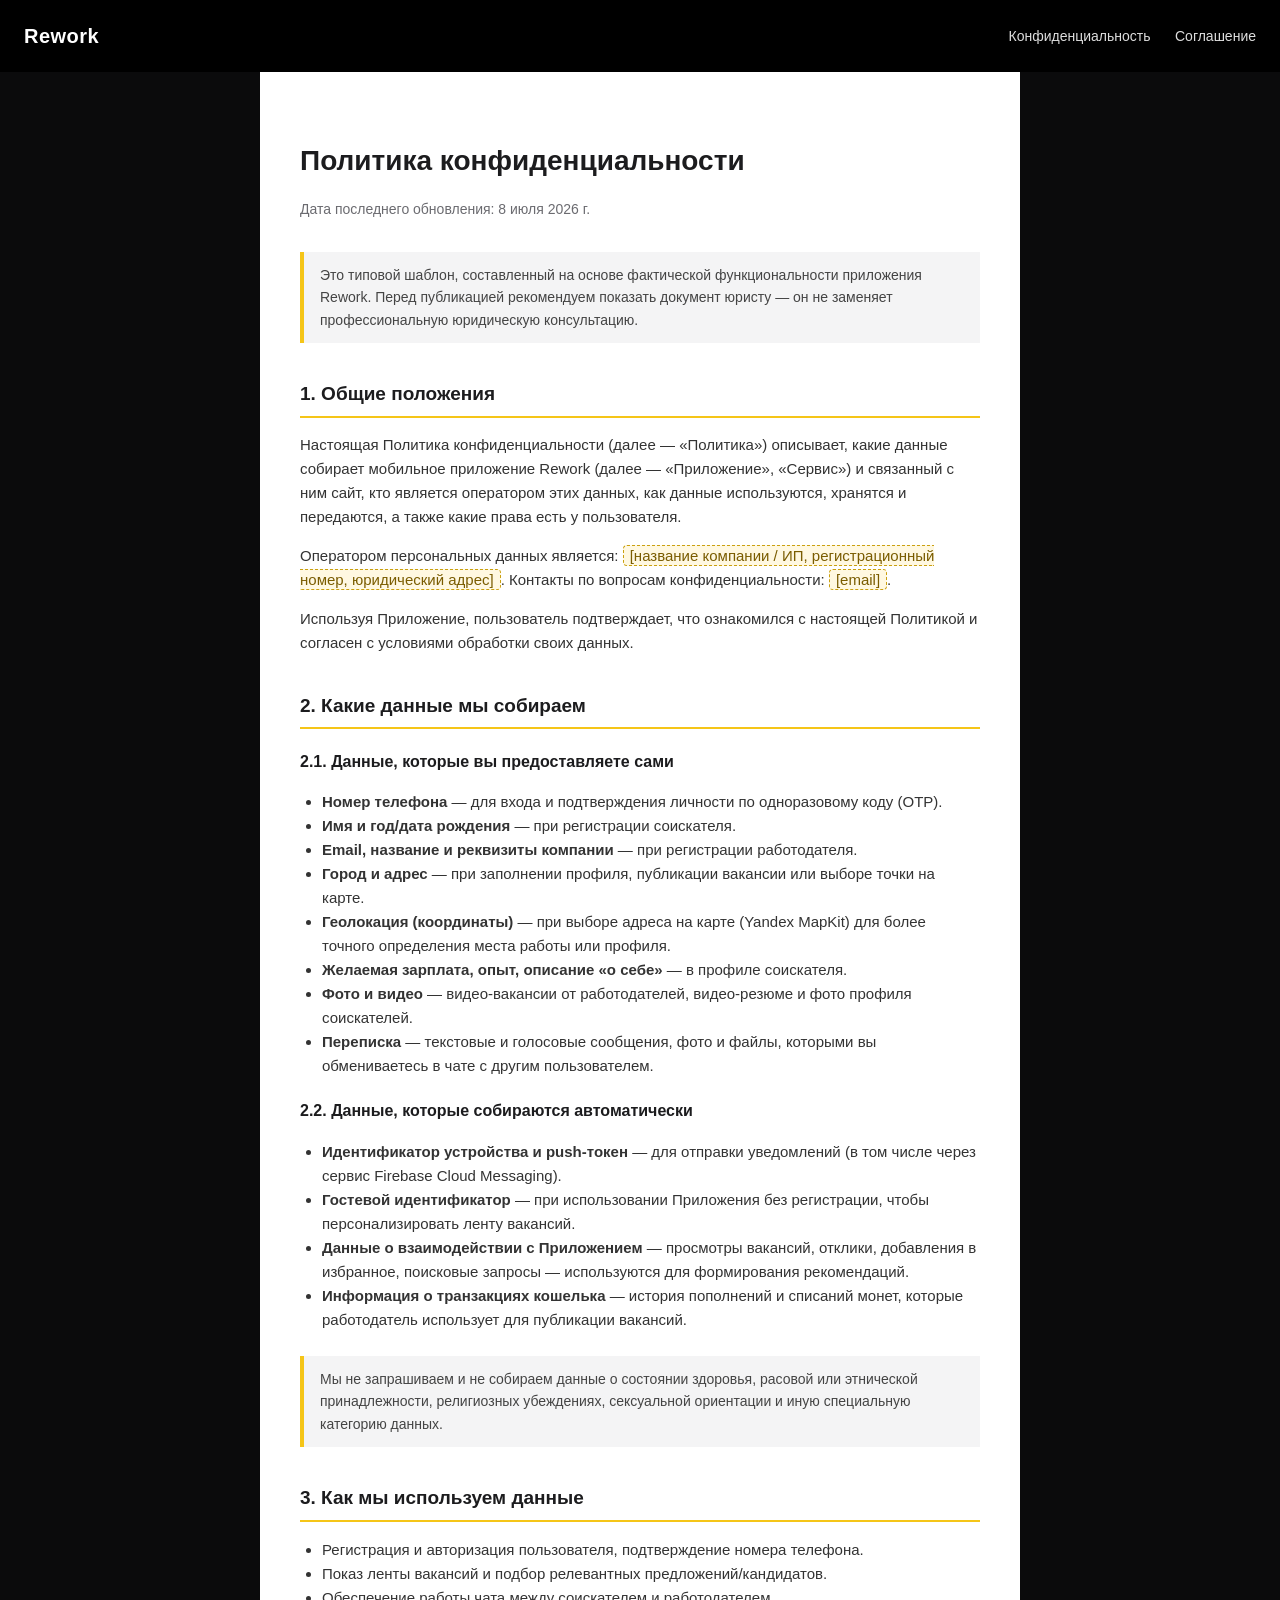
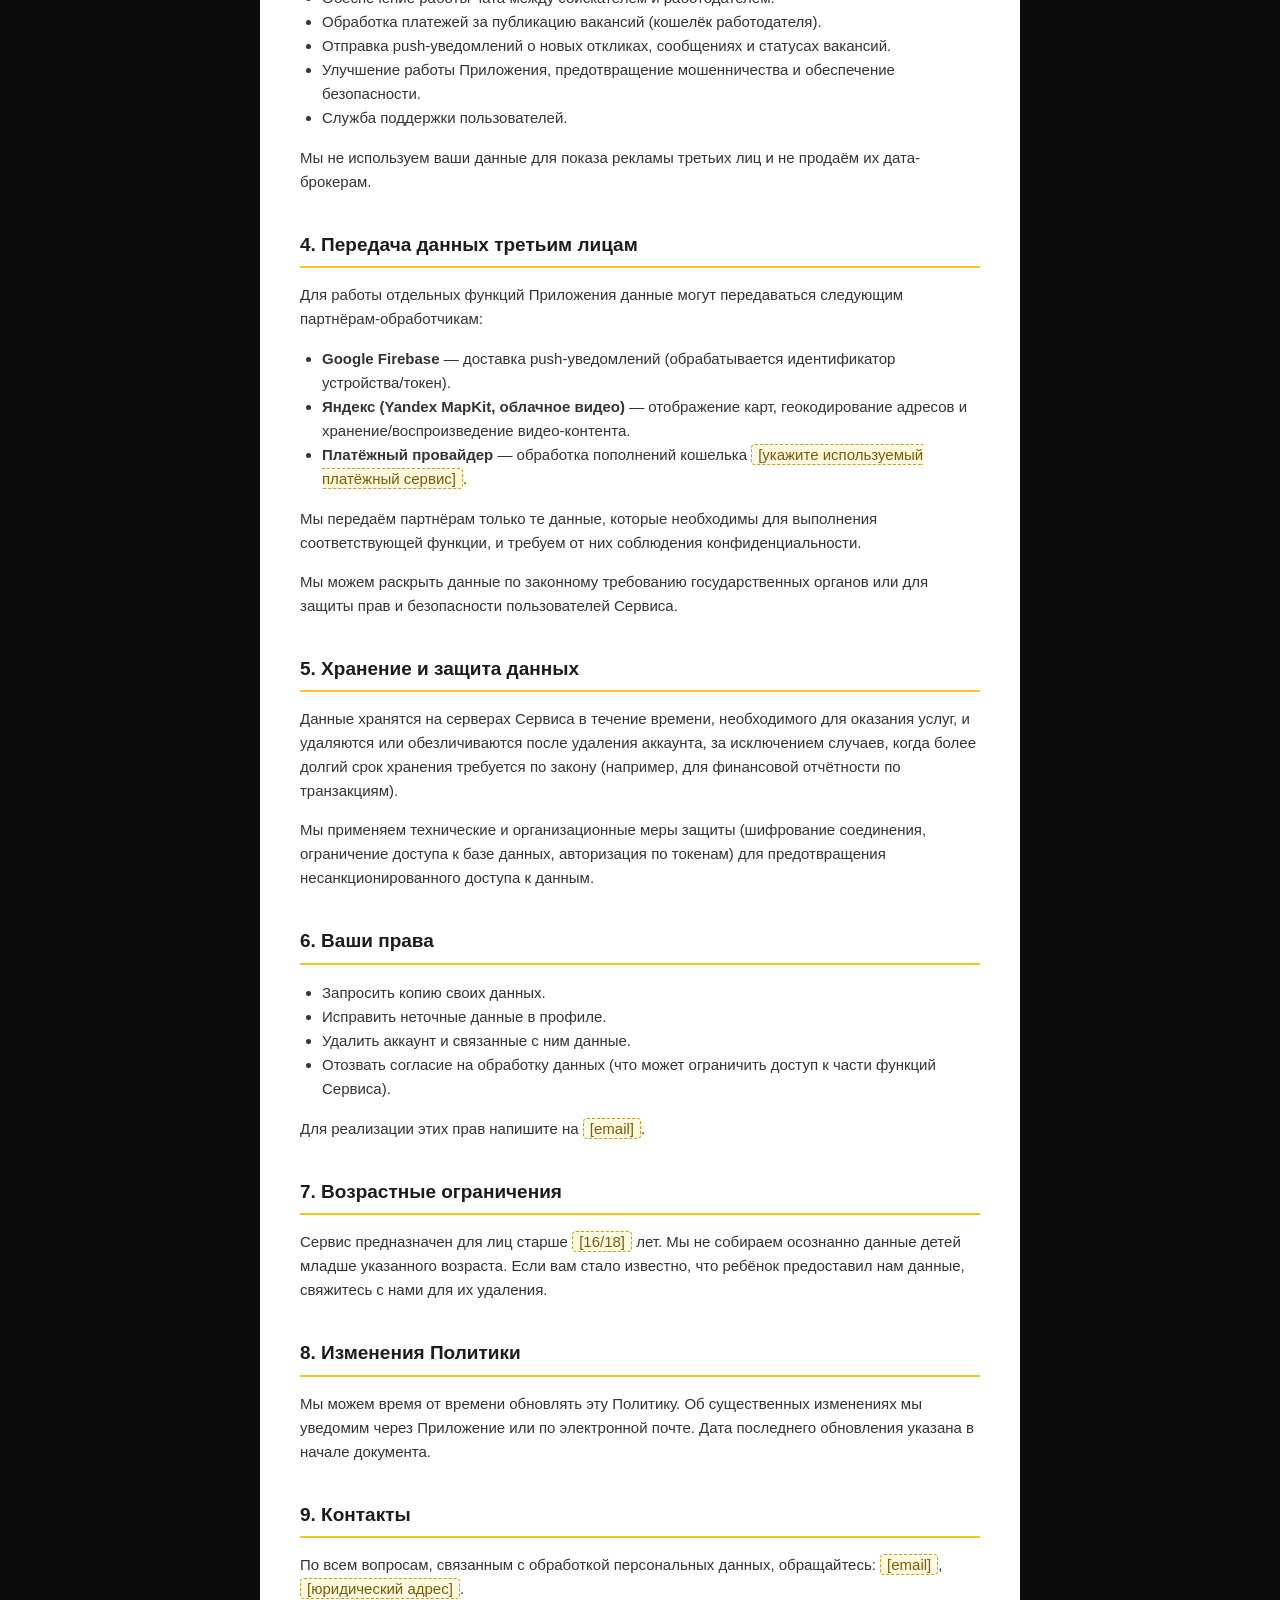
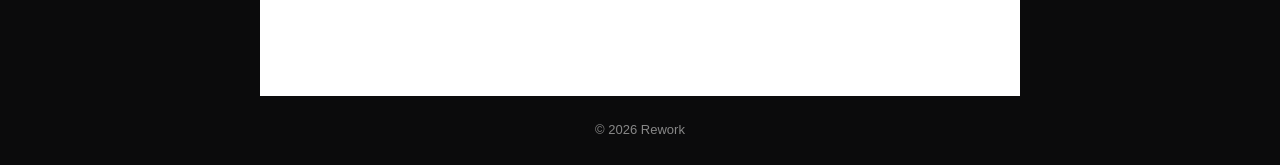
==== privacy-policy.html @ 695205e5 "Add files via upload" ====
<!DOCTYPE html>
<html lang="ru">
<head>
<meta charset="UTF-8">
<meta name="viewport" content="width=device-width, initial-scale=1.0">
<title>Rework — Политика конфиденциальности</title>
<link rel="stylesheet" href="style.css">
</head>
<body>
<header class="site-header">
  <a class="logo" href="index.html">Rework</a>
  <nav>
    <a href="privacy-policy.html">Конфиденциальность</a>
    <a href="terms-of-service.html">Соглашение</a>
  </nav>
</header>
<main>
  <h1>Политика конфиденциальности</h1>
  <p class="updated">Дата последнего обновления: 8 июля 2026 г.</p>

  <div class="notice">
    Это типовой шаблон, составленный на основе фактической функциональности приложения Rework. Перед публикацией рекомендуем показать документ юристу — он не заменяет профессиональную юридическую консультацию.
  </div>

  <h2>1. Общие положения</h2>
  <p>Настоящая Политика конфиденциальности (далее — «Политика») описывает, какие данные собирает мобильное приложение Rework (далее — «Приложение», «Сервис») и связанный с ним сайт, кто является оператором этих данных, как данные используются, хранятся и передаются, а также какие права есть у пользователя.</p>
  <p>Оператором персональных данных является: <span class="placeholder">[название компании / ИП, регистрационный номер, юридический адрес]</span>. Контакты по вопросам конфиденциальности: <span class="placeholder">[email]</span>.</p>
  <p>Используя Приложение, пользователь подтверждает, что ознакомился с настоящей Политикой и согласен с условиями обработки своих данных.</p>

  <h2>2. Какие данные мы собираем</h2>

  <h3>2.1. Данные, которые вы предоставляете сами</h3>
  <ul>
    <li><strong>Номер телефона</strong> — для входа и подтверждения личности по одноразовому коду (OTP).</li>
    <li><strong>Имя и год/дата рождения</strong> — при регистрации соискателя.</li>
    <li><strong>Email, название и реквизиты компании</strong> — при регистрации работодателя.</li>
    <li><strong>Город и адрес</strong> — при заполнении профиля, публикации вакансии или выборе точки на карте.</li>
    <li><strong>Геолокация (координаты)</strong> — при выборе адреса на карте (Yandex MapKit) для более точного определения места работы или профиля.</li>
    <li><strong>Желаемая зарплата, опыт, описание «о себе»</strong> — в профиле соискателя.</li>
    <li><strong>Фото и видео</strong> — видео-вакансии от работодателей, видео-резюме и фото профиля соискателей.</li>
    <li><strong>Переписка</strong> — текстовые и голосовые сообщения, фото и файлы, которыми вы обмениваетесь в чате с другим пользователем.</li>
  </ul>

  <h3>2.2. Данные, которые собираются автоматически</h3>
  <ul>
    <li><strong>Идентификатор устройства и push-токен</strong> — для отправки уведомлений (в том числе через сервис Firebase Cloud Messaging).</li>
    <li><strong>Гостевой идентификатор</strong> — при использовании Приложения без регистрации, чтобы персонализировать ленту вакансий.</li>
    <li><strong>Данные о взаимодействии с Приложением</strong> — просмотры вакансий, отклики, добавления в избранное, поисковые запросы — используются для формирования рекомендаций.</li>
    <li><strong>Информация о транзакциях кошелька</strong> — история пополнений и списаний монет, которые работодатель использует для публикации вакансий.</li>
  </ul>

  <div class="notice">
    Мы не запрашиваем и не собираем данные о состоянии здоровья, расовой или этнической принадлежности, религиозных убеждениях, сексуальной ориентации и иную специальную категорию данных.
  </div>

  <h2>3. Как мы используем данные</h2>
  <ul>
    <li>Регистрация и авторизация пользователя, подтверждение номера телефона.</li>
    <li>Показ ленты вакансий и подбор релевантных предложений/кандидатов.</li>
    <li>Обеспечение работы чата между соискателем и работодателем.</li>
    <li>Обработка платежей за публикацию вакансий (кошелёк работодателя).</li>
    <li>Отправка push-уведомлений о новых откликах, сообщениях и статусах вакансий.</li>
    <li>Улучшение работы Приложения, предотвращение мошенничества и обеспечение безопасности.</li>
    <li>Служба поддержки пользователей.</li>
  </ul>
  <p>Мы не используем ваши данные для показа рекламы третьих лиц и не продаём их дата-брокерам.</p>

  <h2>4. Передача данных третьим лицам</h2>
  <p>Для работы отдельных функций Приложения данные могут передаваться следующим партнёрам-обработчикам:</p>
  <ul>
    <li><strong>Google Firebase</strong> — доставка push-уведомлений (обрабатывается идентификатор устройства/токен).</li>
    <li><strong>Яндекс (Yandex MapKit, облачное видео)</strong> — отображение карт, геокодирование адресов и хранение/воспроизведение видео-контента.</li>
    <li><strong>Платёжный провайдер</strong> — обработка пополнений кошелька <span class="placeholder">[укажите используемый платёжный сервис]</span>.</li>
  </ul>
  <p>Мы передаём партнёрам только те данные, которые необходимы для выполнения соответствующей функции, и требуем от них соблюдения конфиденциальности.</p>
  <p>Мы можем раскрыть данные по законному требованию государственных органов или для защиты прав и безопасности пользователей Сервиса.</p>

  <h2>5. Хранение и защита данных</h2>
  <p>Данные хранятся на серверах Сервиса в течение времени, необходимого для оказания услуг, и удаляются или обезличиваются после удаления аккаунта, за исключением случаев, когда более долгий срок хранения требуется по закону (например, для финансовой отчётности по транзакциям).</p>
  <p>Мы применяем технические и организационные меры защиты (шифрование соединения, ограничение доступа к базе данных, авторизация по токенам) для предотвращения несанкционированного доступа к данным.</p>

  <h2>6. Ваши права</h2>
  <ul>
    <li>Запросить копию своих данных.</li>
    <li>Исправить неточные данные в профиле.</li>
    <li>Удалить аккаунт и связанные с ним данные.</li>
    <li>Отозвать согласие на обработку данных (что может ограничить доступ к части функций Сервиса).</li>
  </ul>
  <p>Для реализации этих прав напишите на <span class="placeholder">[email]</span>.</p>

  <h2>7. Возрастные ограничения</h2>
  <p>Сервис предназначен для лиц старше <span class="placeholder">[16/18]</span> лет. Мы не собираем осознанно данные детей младше указанного возраста. Если вам стало известно, что ребёнок предоставил нам данные, свяжитесь с нами для их удаления.</p>

  <h2>8. Изменения Политики</h2>
  <p>Мы можем время от времени обновлять эту Политику. Об существенных изменениях мы уведомим через Приложение или по электронной почте. Дата последнего обновления указана в начале документа.</p>

  <h2>9. Контакты</h2>
  <p>По всем вопросам, связанным с обработкой персональных данных, обращайтесь: <span class="placeholder">[email]</span>, <span class="placeholder">[юридический адрес]</span>.</p>
</main>
<footer>&copy; <span id="year"></span> Rework</footer>
<script>document.getElementById('year').textContent = new Date().getFullYear();</script>
</body>
</html>
---- style.css ----
:root {
  --bg: #0b0b0c;
  --card: #ffffff;
  --text: #1c1c1e;
  --muted: #6b6b70;
  --accent: #f5c518;
  --accent-dark: #caa010;
  --border: #e6e6e8;
}

* { box-sizing: border-box; }

body {
  margin: 0;
  background: var(--bg);
  color: var(--text);
  font-family: -apple-system, BlinkMacSystemFont, "Segoe UI", Roboto, Helvetica, Arial, sans-serif;
  line-height: 1.6;
}

header.site-header {
  background: #000;
  padding: 20px 24px;
  display: flex;
  align-items: center;
  justify-content: space-between;
}

header.site-header .logo {
  color: #fff;
  font-weight: 700;
  font-size: 20px;
  text-decoration: none;
  letter-spacing: 0.5px;
}

header.site-header nav a {
  color: #ddd;
  text-decoration: none;
  margin-left: 20px;
  font-size: 14px;
}

header.site-header nav a:hover { color: var(--accent); }

main {
  max-width: 760px;
  margin: 0 auto;
  background: var(--card);
  padding: 48px 40px 80px;
  min-height: 70vh;
}

@media (max-width: 640px) {
  main { padding: 32px 20px 60px; }
}

h1 {
  font-size: 28px;
  margin-bottom: 4px;
}

.updated {
  color: var(--muted);
  font-size: 14px;
  margin-bottom: 32px;
}

h2 {
  font-size: 19px;
  margin-top: 36px;
  margin-bottom: 10px;
  border-bottom: 2px solid var(--accent);
  padding-bottom: 6px;
}

h3 {
  font-size: 16px;
  margin-top: 20px;
  margin-bottom: 6px;
}

p, li { color: #333; font-size: 15px; }

ul, ol { padding-left: 22px; }

a { color: var(--accent-dark); }

.placeholder {
  background: #fff8e1;
  border: 1px dashed var(--accent-dark);
  padding: 1px 6px;
  border-radius: 4px;
  font-style: normal;
  color: #7a5c00;
}

.notice {
  background: #f4f4f5;
  border-left: 4px solid var(--accent);
  padding: 12px 16px;
  margin: 24px 0;
  font-size: 14px;
  color: #444;
}

footer {
  text-align: center;
  color: #888;
  font-size: 13px;
  padding: 24px;
}

.home-links {
  display: grid;
  gap: 16px;
  margin-top: 32px;
}

.home-links a.card-link {
  display: block;
  padding: 20px;
  border: 1px solid var(--border);
  border-radius: 10px;
  text-decoration: none;
  color: var(--text);
  font-weight: 600;
}

.home-links a.card-link:hover {
  border-color: var(--accent);
}

.home-links a.card-link span {
  display: block;
  font-weight: 400;
  color: var(--muted);
  font-size: 13px;
  margin-top: 4px;
}
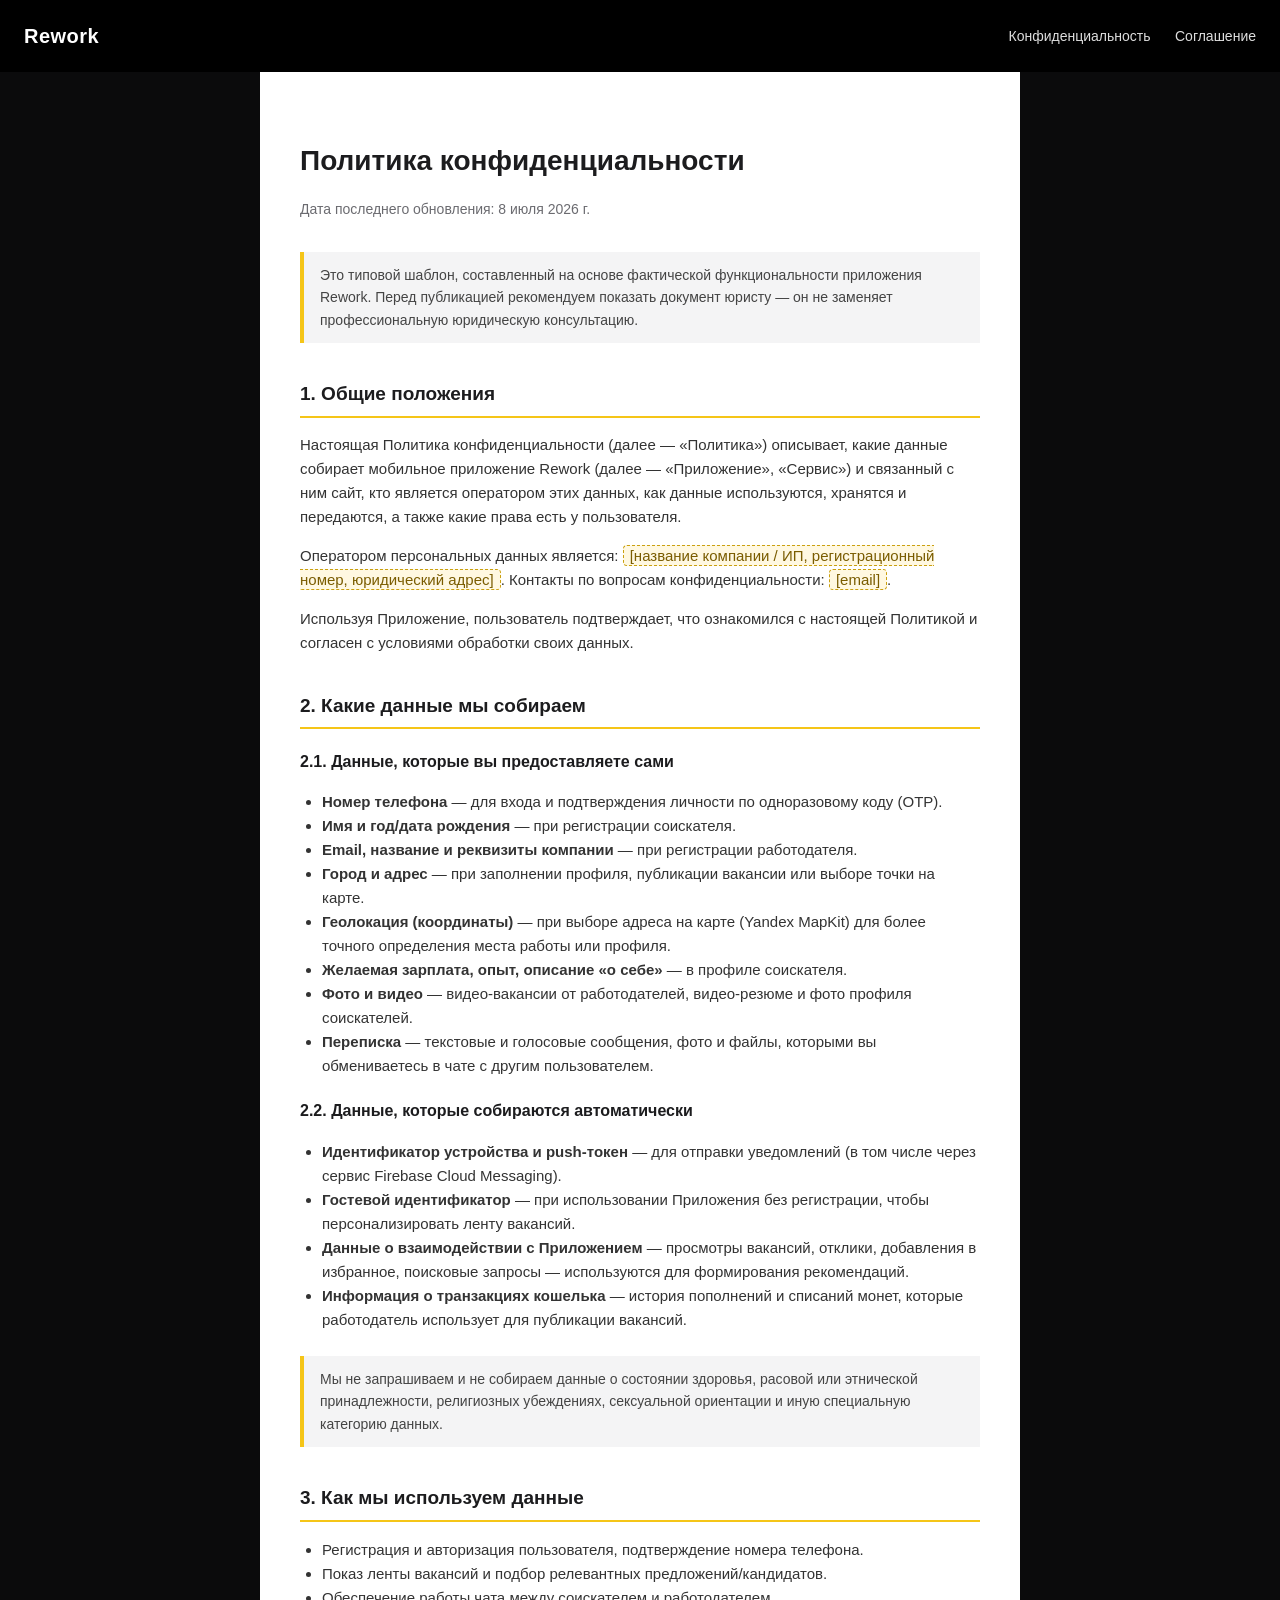
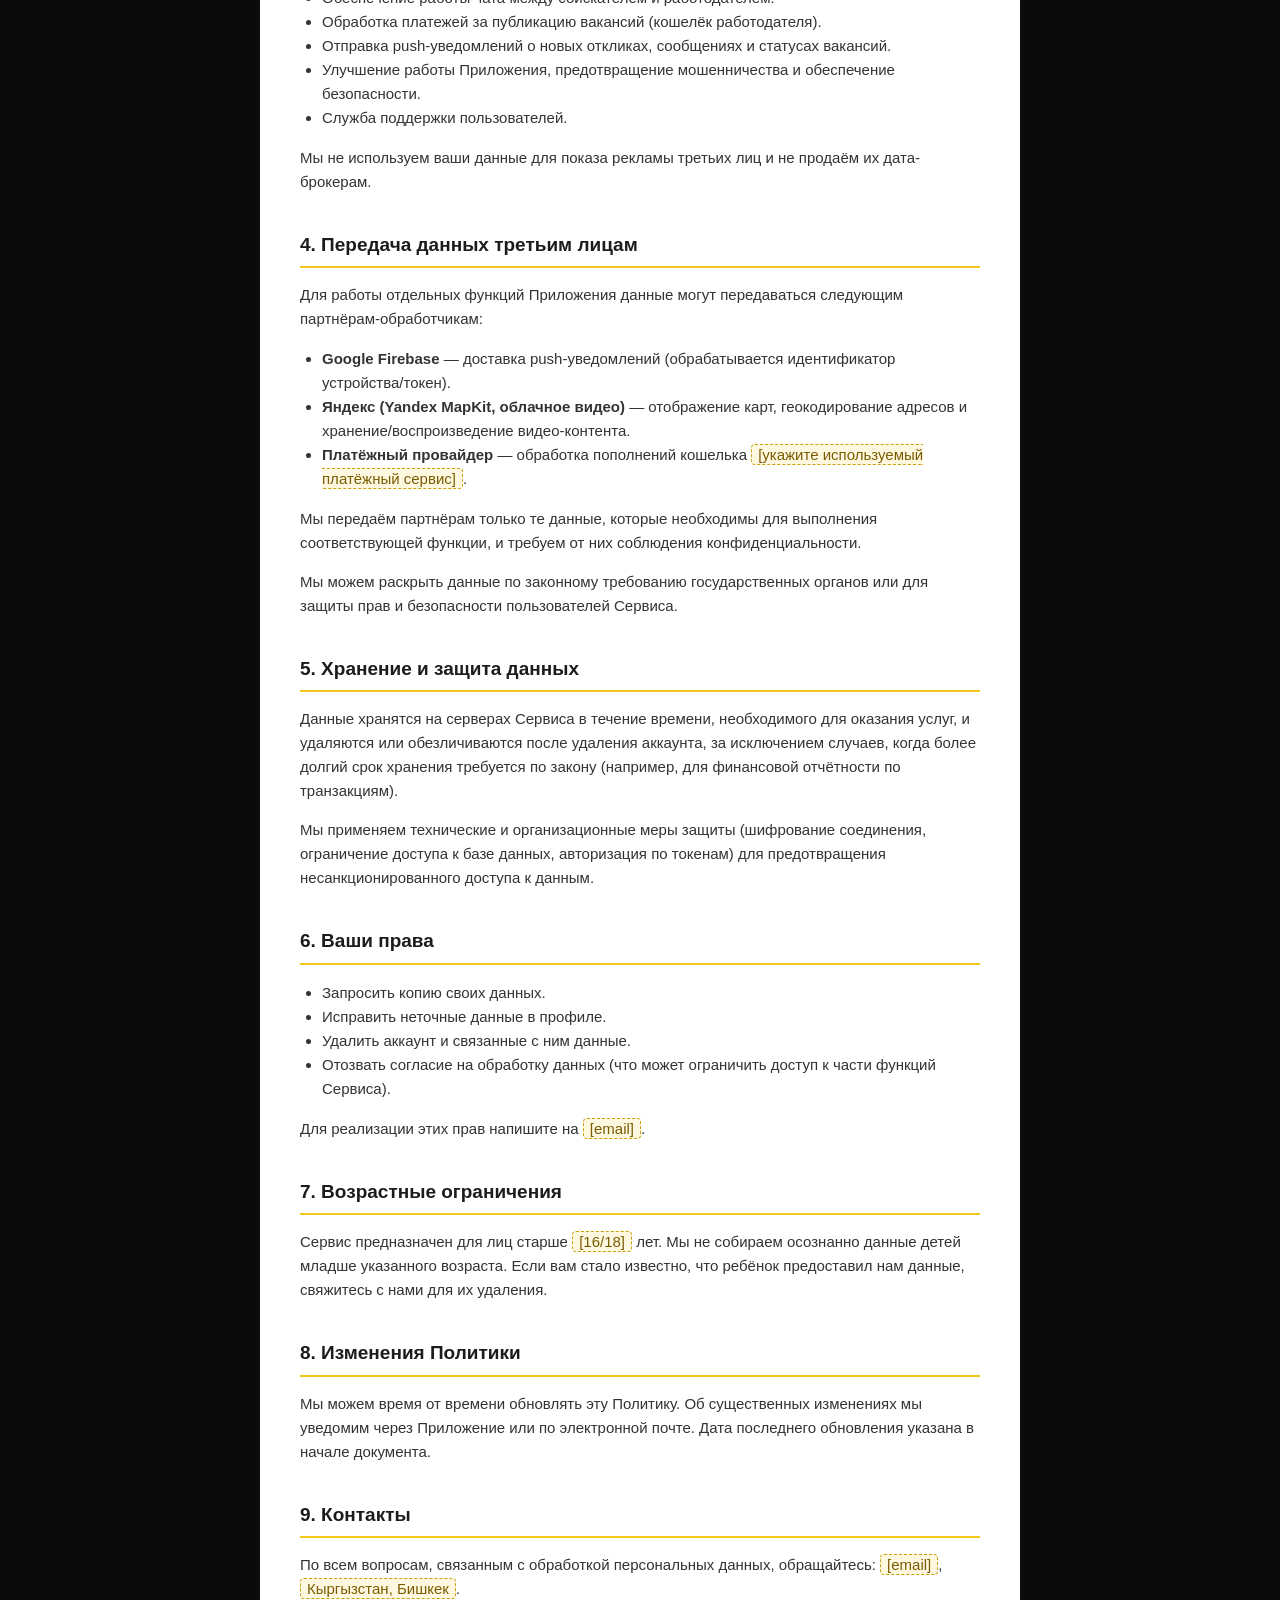
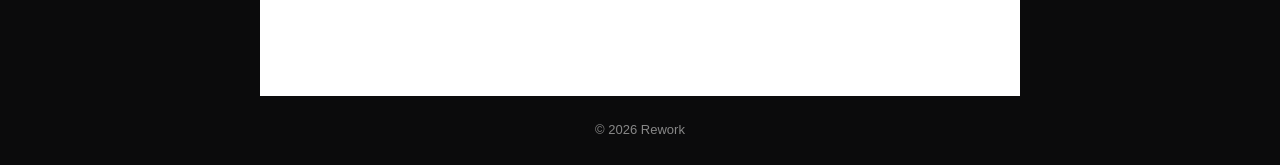
==== commit 1fc99383: "Update privacy-policy.html" ====
--- a/privacy-policy.html
+++ b/privacy-policy.html
@@ -95,7 +95,7 @@
   <p>Мы можем время от времени обновлять эту Политику. Об существенных изменениях мы уведомим через Приложение или по электронной почте. Дата последнего обновления указана в начале документа.</p>
 
   <h2>9. Контакты</h2>
-  <p>По всем вопросам, связанным с обработкой персональных данных, обращайтесь: <span class="placeholder">[email]</span>, <span class="placeholder">[юридический адрес]</span>.</p>
+  <p>По всем вопросам, связанным с обработкой персональных данных, обращайтесь: <span class="placeholder">[email]</span>, <span class="placeholder">Кыргызстан, Бишкек</span>.</p>
 </main>
 <footer>&copy; <span id="year"></span> Rework</footer>
 <script>document.getElementById('year').textContent = new Date().getFullYear();</script>
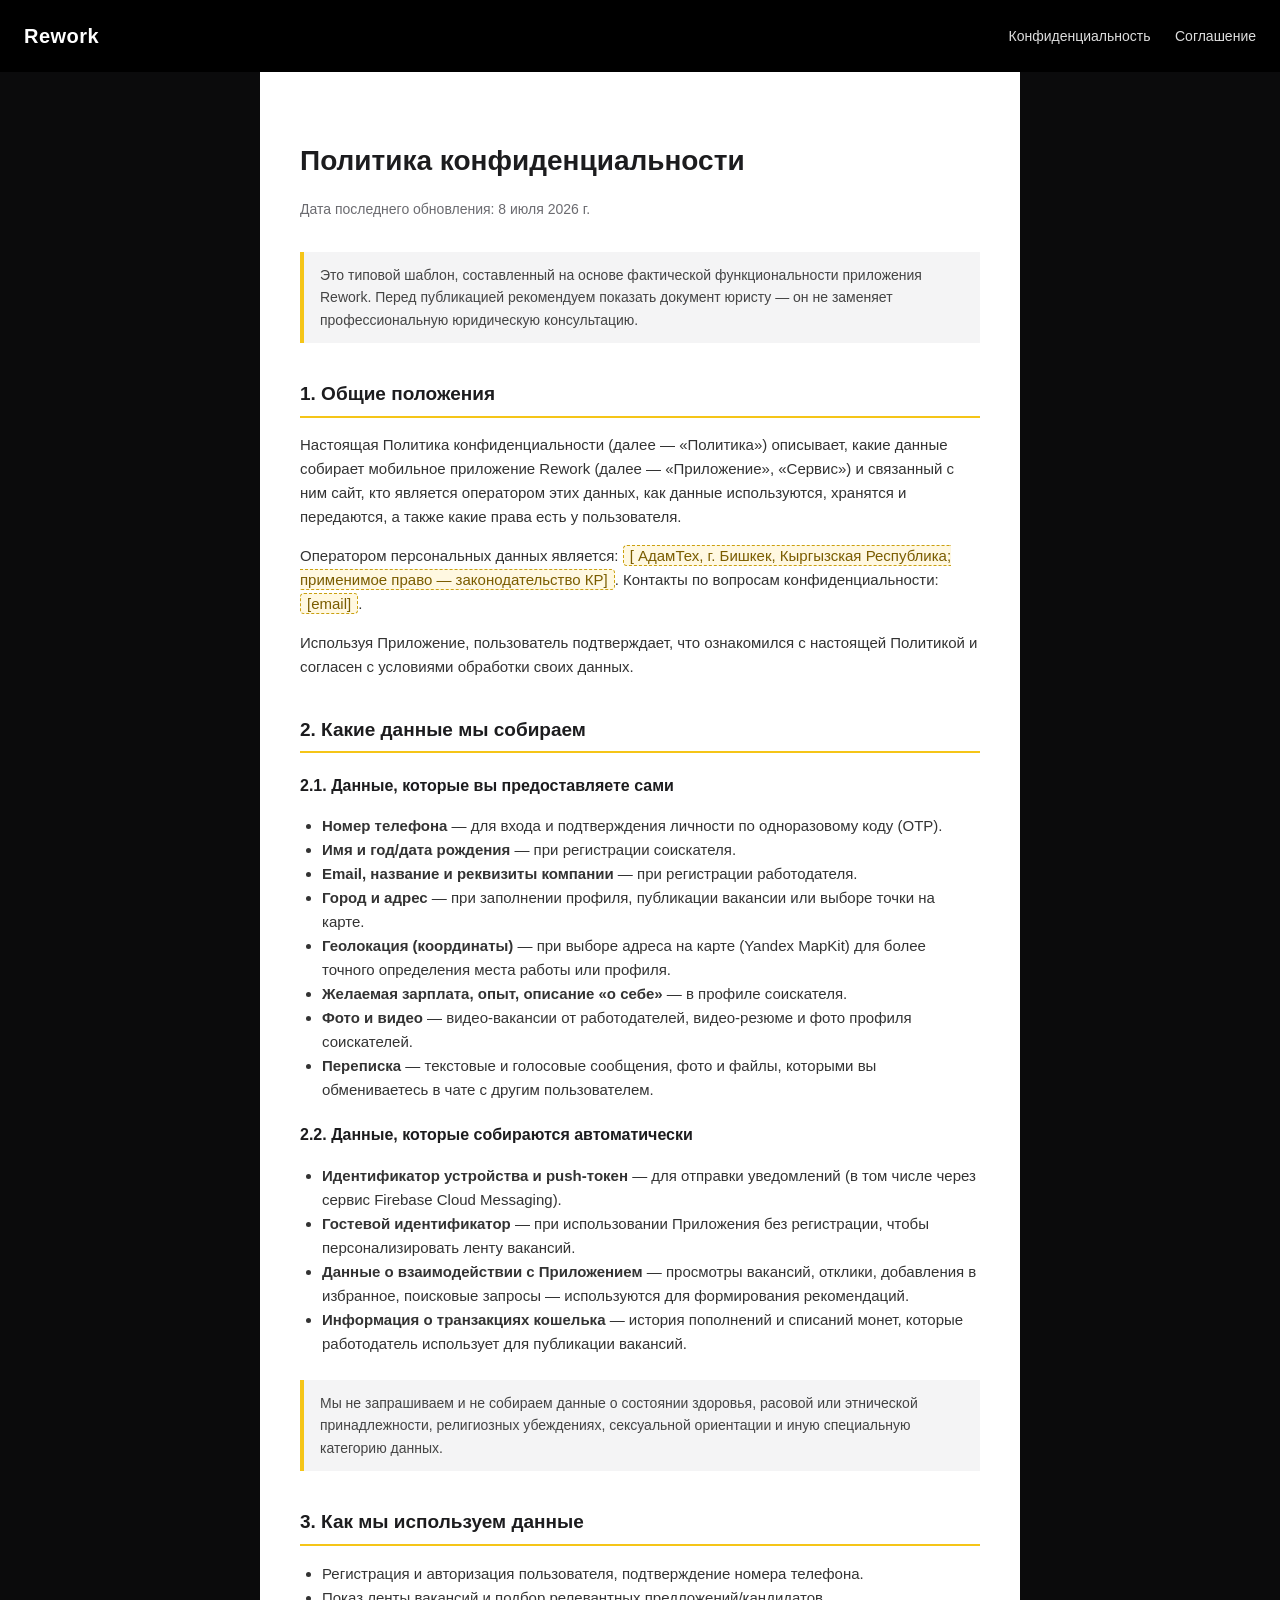
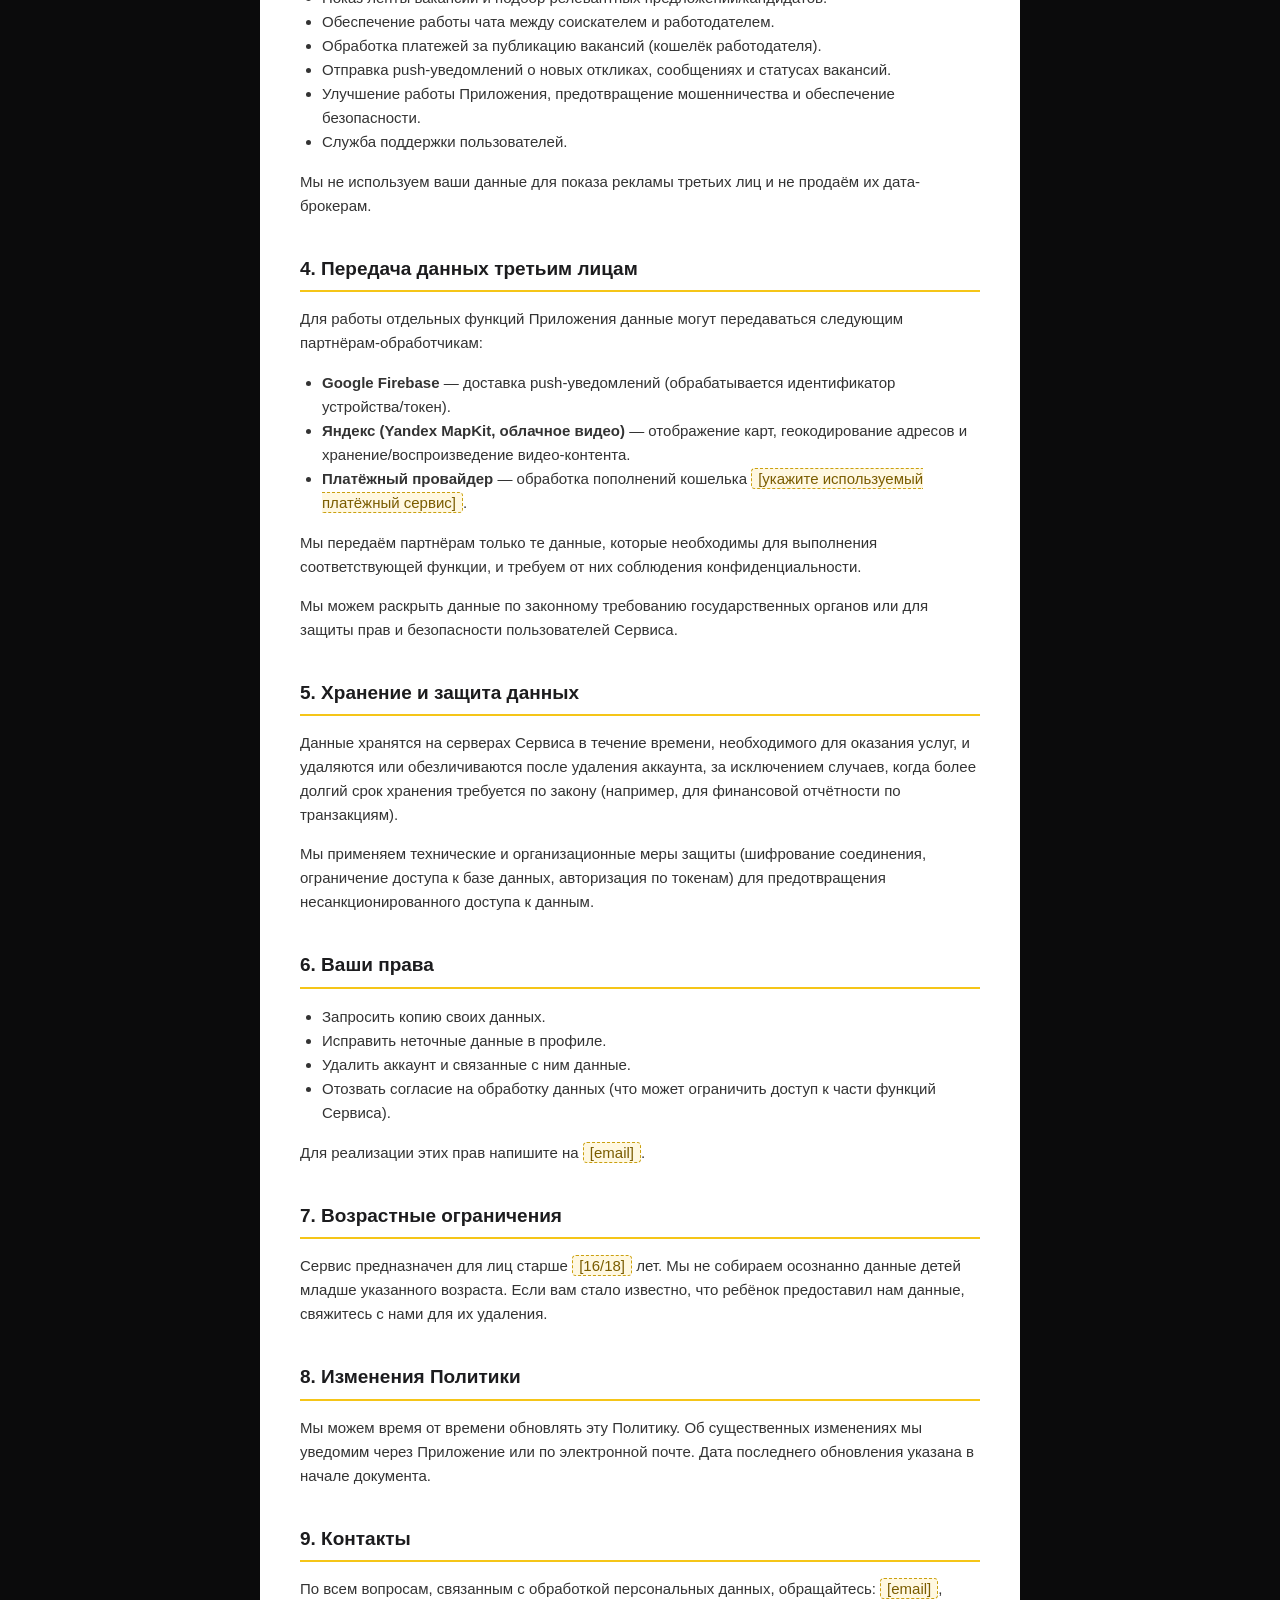
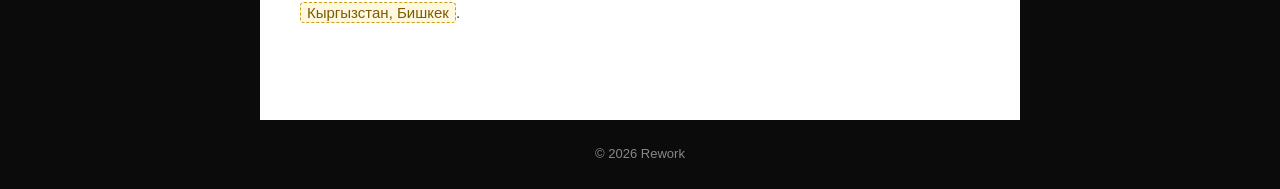
==== commit 98d827ba: "Update data operator information in privacy policy" ====
--- a/privacy-policy.html
+++ b/privacy-policy.html
@@ -24,7 +24,7 @@
 
   <h2>1. Общие положения</h2>
   <p>Настоящая Политика конфиденциальности (далее — «Политика») описывает, какие данные собирает мобильное приложение Rework (далее — «Приложение», «Сервис») и связанный с ним сайт, кто является оператором этих данных, как данные используются, хранятся и передаются, а также какие права есть у пользователя.</p>
-  <p>Оператором персональных данных является: <span class="placeholder">[название компании / ИП, регистрационный номер, юридический адрес]</span>. Контакты по вопросам конфиденциальности: <span class="placeholder">[email]</span>.</p>
+  <p>Оператором персональных данных является: <span class="placeholder">[ АдамТех, г. Бишкек, Кыргызская Республика; применимое право — законодательство КР]</span>. Контакты по вопросам конфиденциальности: <span class="placeholder">[email]</span>.</p>
   <p>Используя Приложение, пользователь подтверждает, что ознакомился с настоящей Политикой и согласен с условиями обработки своих данных.</p>
 
   <h2>2. Какие данные мы собираем</h2>
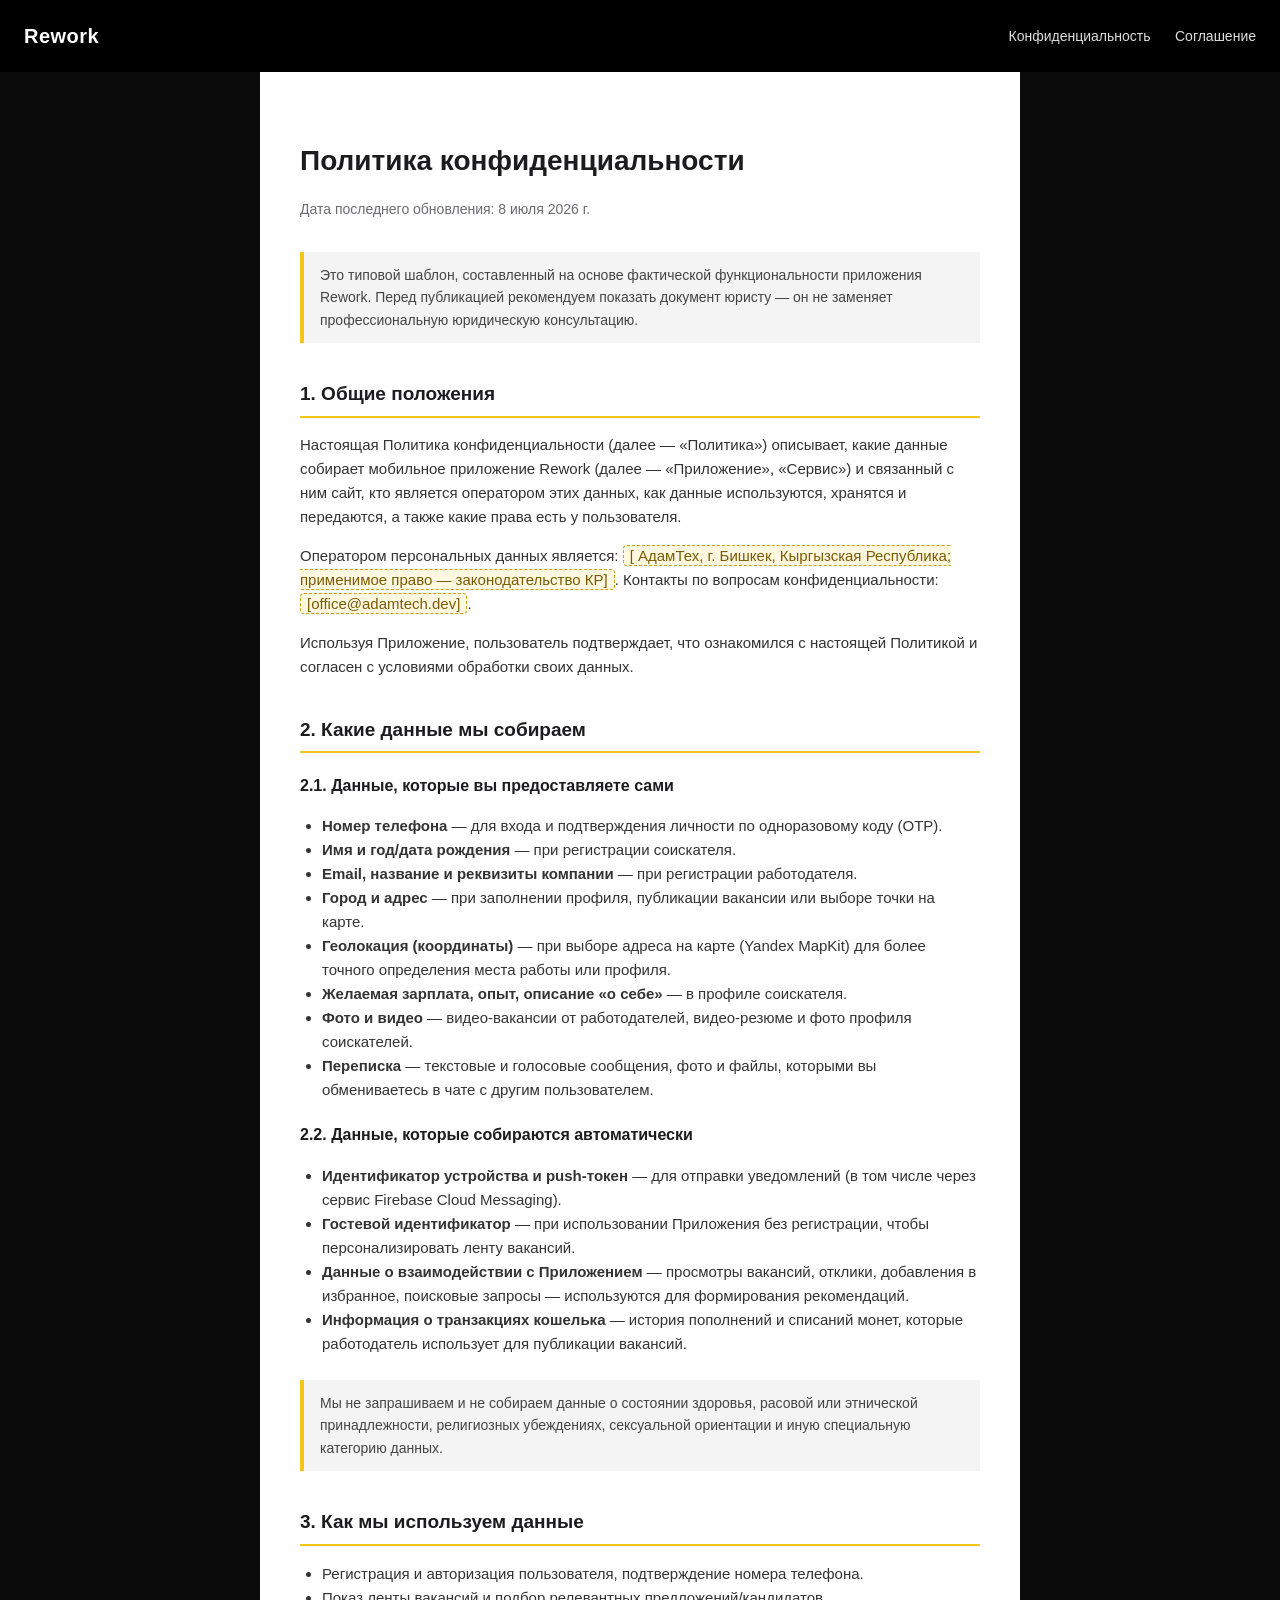
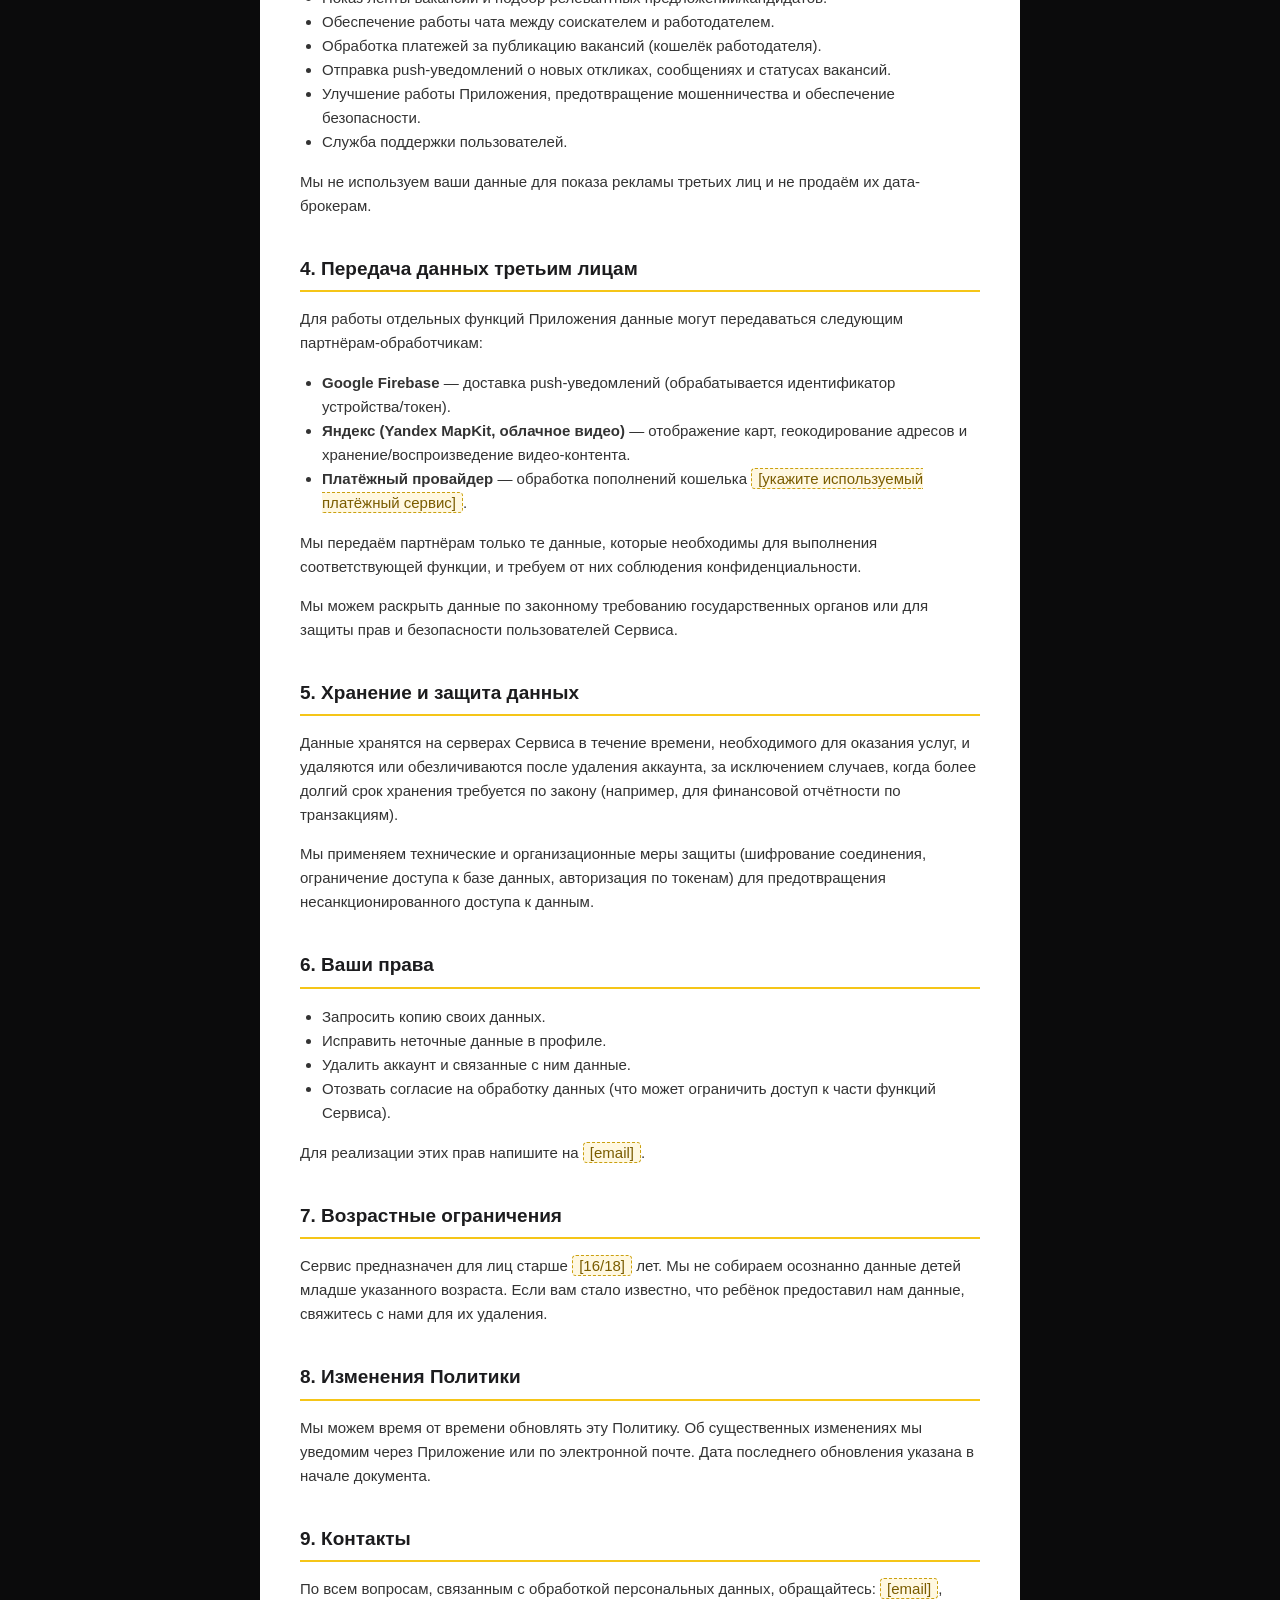
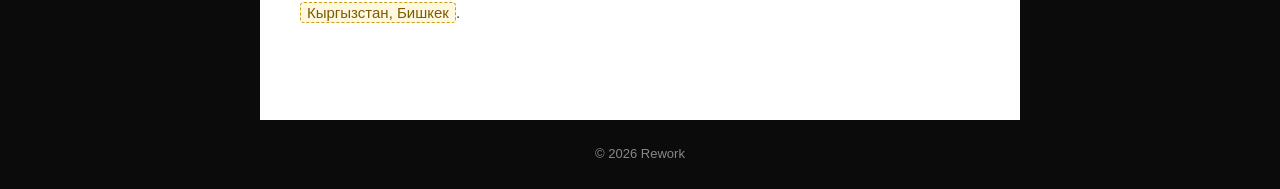
==== commit 6d231953: "Update privacy-policy.html" ====
--- a/privacy-policy.html
+++ b/privacy-policy.html
@@ -24,7 +24,7 @@
 
   <h2>1. Общие положения</h2>
   <p>Настоящая Политика конфиденциальности (далее — «Политика») описывает, какие данные собирает мобильное приложение Rework (далее — «Приложение», «Сервис») и связанный с ним сайт, кто является оператором этих данных, как данные используются, хранятся и передаются, а также какие права есть у пользователя.</p>
-  <p>Оператором персональных данных является: <span class="placeholder">[ АдамТех, г. Бишкек, Кыргызская Республика; применимое право — законодательство КР]</span>. Контакты по вопросам конфиденциальности: <span class="placeholder">[email]</span>.</p>
+  <p>Оператором персональных данных является: <span class="placeholder">[ АдамТех, г. Бишкек, Кыргызская Республика; применимое право — законодательство КР]</span>. Контакты по вопросам конфиденциальности: <span class="placeholder">[office@adamtech.dev]</span>.</p>
   <p>Используя Приложение, пользователь подтверждает, что ознакомился с настоящей Политикой и согласен с условиями обработки своих данных.</p>
 
   <h2>2. Какие данные мы собираем</h2>
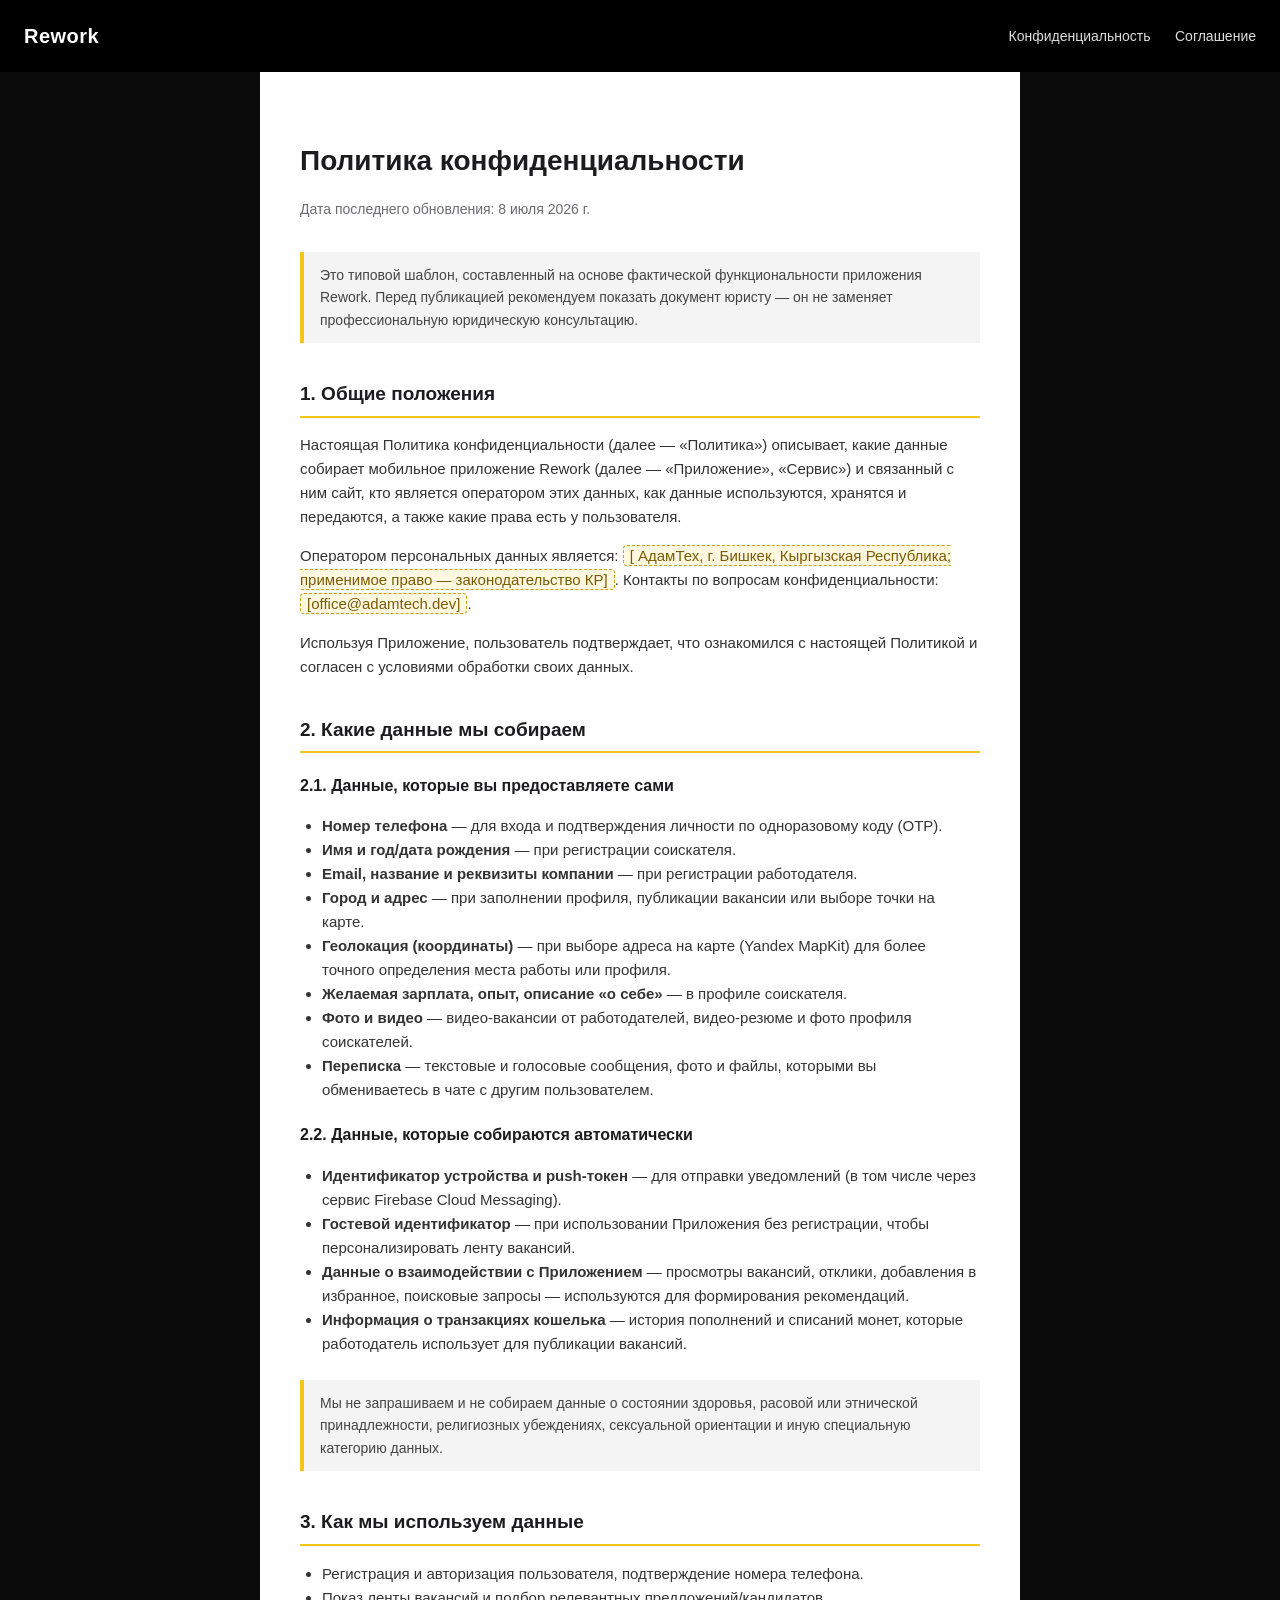
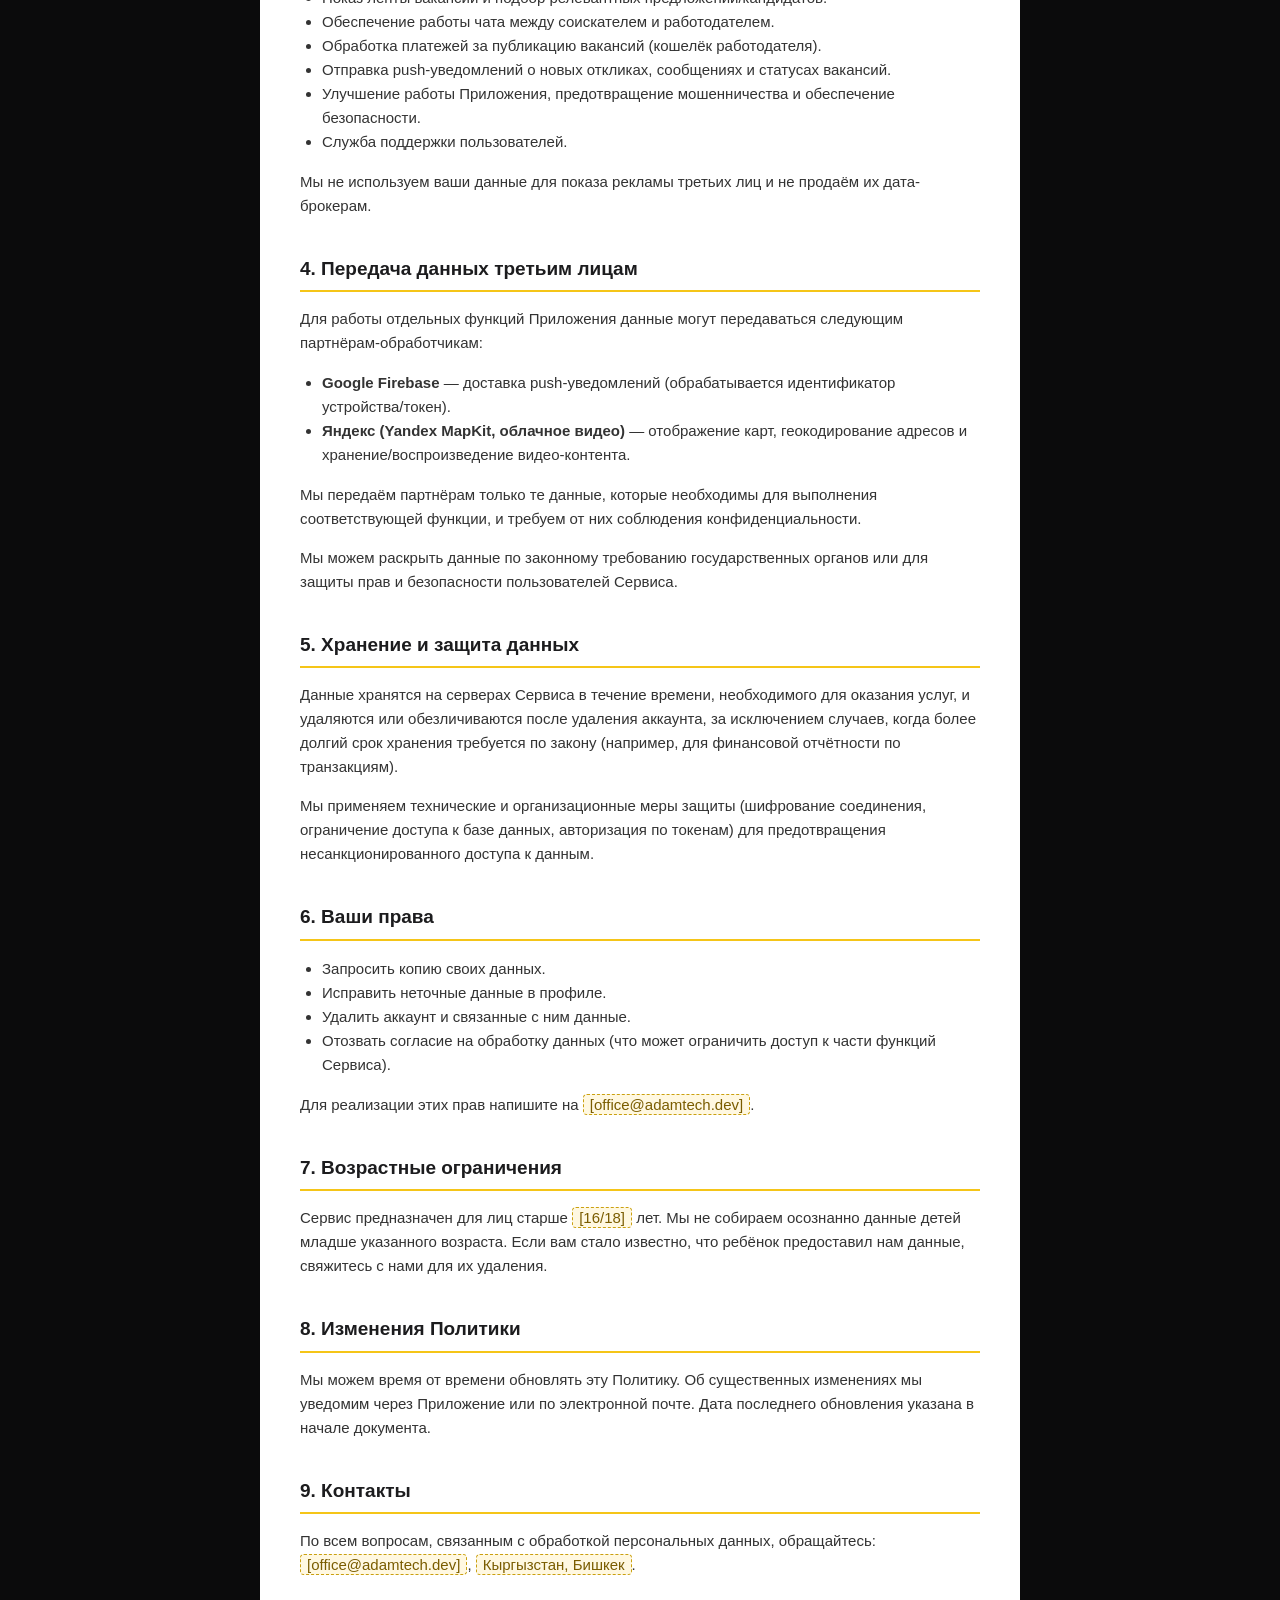
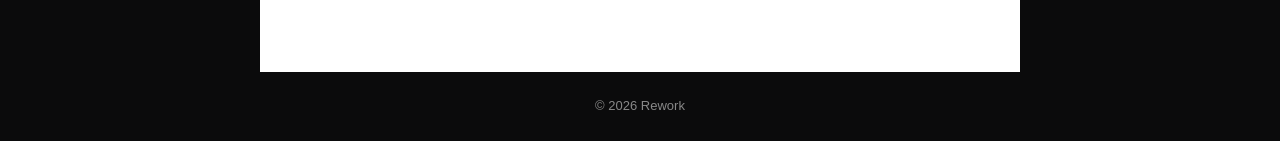
==== commit 87e69e4e: "Update privacy-policy.html" ====
--- a/privacy-policy.html
+++ b/privacy-policy.html
@@ -70,7 +70,6 @@
   <ul>
     <li><strong>Google Firebase</strong> — доставка push-уведомлений (обрабатывается идентификатор устройства/токен).</li>
     <li><strong>Яндекс (Yandex MapKit, облачное видео)</strong> — отображение карт, геокодирование адресов и хранение/воспроизведение видео-контента.</li>
-    <li><strong>Платёжный провайдер</strong> — обработка пополнений кошелька <span class="placeholder">[укажите используемый платёжный сервис]</span>.</li>
   </ul>
   <p>Мы передаём партнёрам только те данные, которые необходимы для выполнения соответствующей функции, и требуем от них соблюдения конфиденциальности.</p>
   <p>Мы можем раскрыть данные по законному требованию государственных органов или для защиты прав и безопасности пользователей Сервиса.</p>
@@ -86,7 +85,7 @@
     <li>Удалить аккаунт и связанные с ним данные.</li>
     <li>Отозвать согласие на обработку данных (что может ограничить доступ к части функций Сервиса).</li>
   </ul>
-  <p>Для реализации этих прав напишите на <span class="placeholder">[email]</span>.</p>
+  <p>Для реализации этих прав напишите на <span class="placeholder">[office@adamtech.dev]</span>.</p>
 
   <h2>7. Возрастные ограничения</h2>
   <p>Сервис предназначен для лиц старше <span class="placeholder">[16/18]</span> лет. Мы не собираем осознанно данные детей младше указанного возраста. Если вам стало известно, что ребёнок предоставил нам данные, свяжитесь с нами для их удаления.</p>
@@ -95,7 +94,7 @@
   <p>Мы можем время от времени обновлять эту Политику. Об существенных изменениях мы уведомим через Приложение или по электронной почте. Дата последнего обновления указана в начале документа.</p>
 
   <h2>9. Контакты</h2>
-  <p>По всем вопросам, связанным с обработкой персональных данных, обращайтесь: <span class="placeholder">[email]</span>, <span class="placeholder">Кыргызстан, Бишкек</span>.</p>
+  <p>По всем вопросам, связанным с обработкой персональных данных, обращайтесь: <span class="placeholder">[office@adamtech.dev]</span>, <span class="placeholder">Кыргызстан, Бишкек</span>.</p>
 </main>
 <footer>&copy; <span id="year"></span> Rework</footer>
 <script>document.getElementById('year').textContent = new Date().getFullYear();</script>
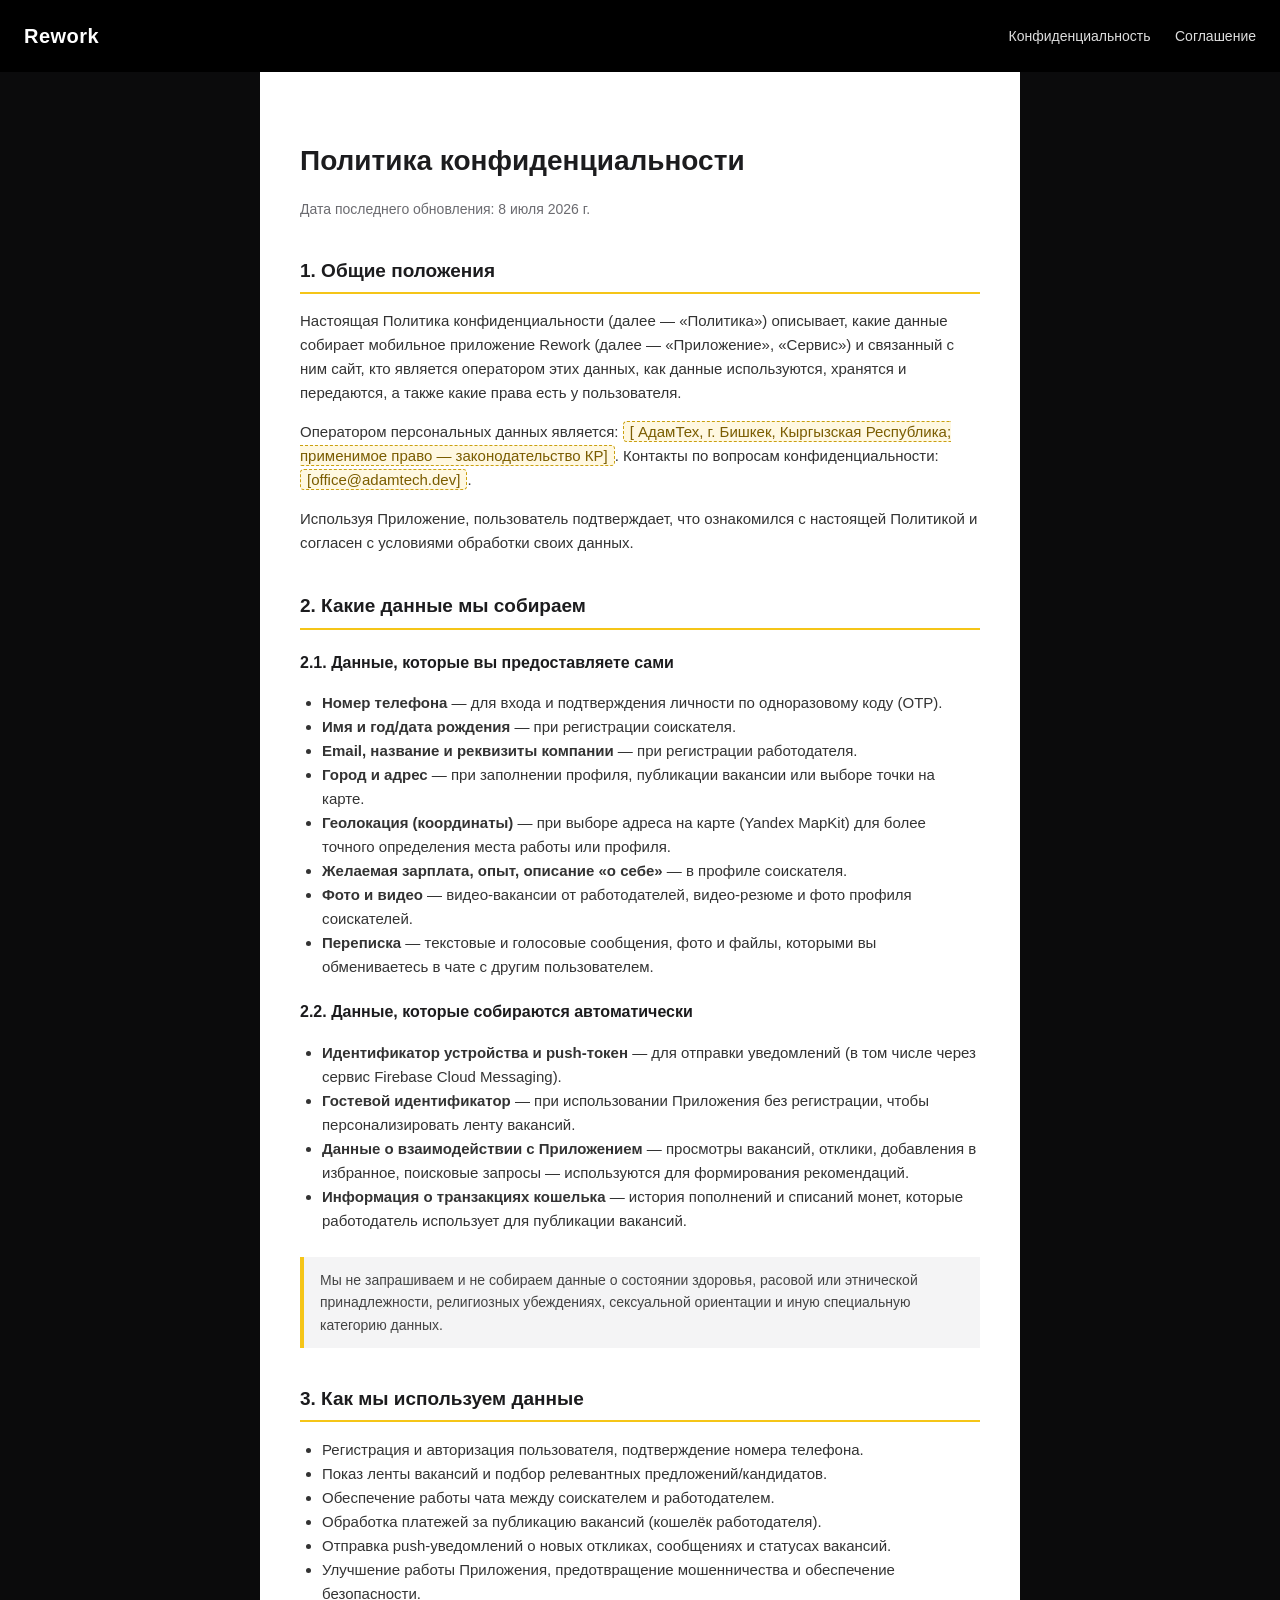
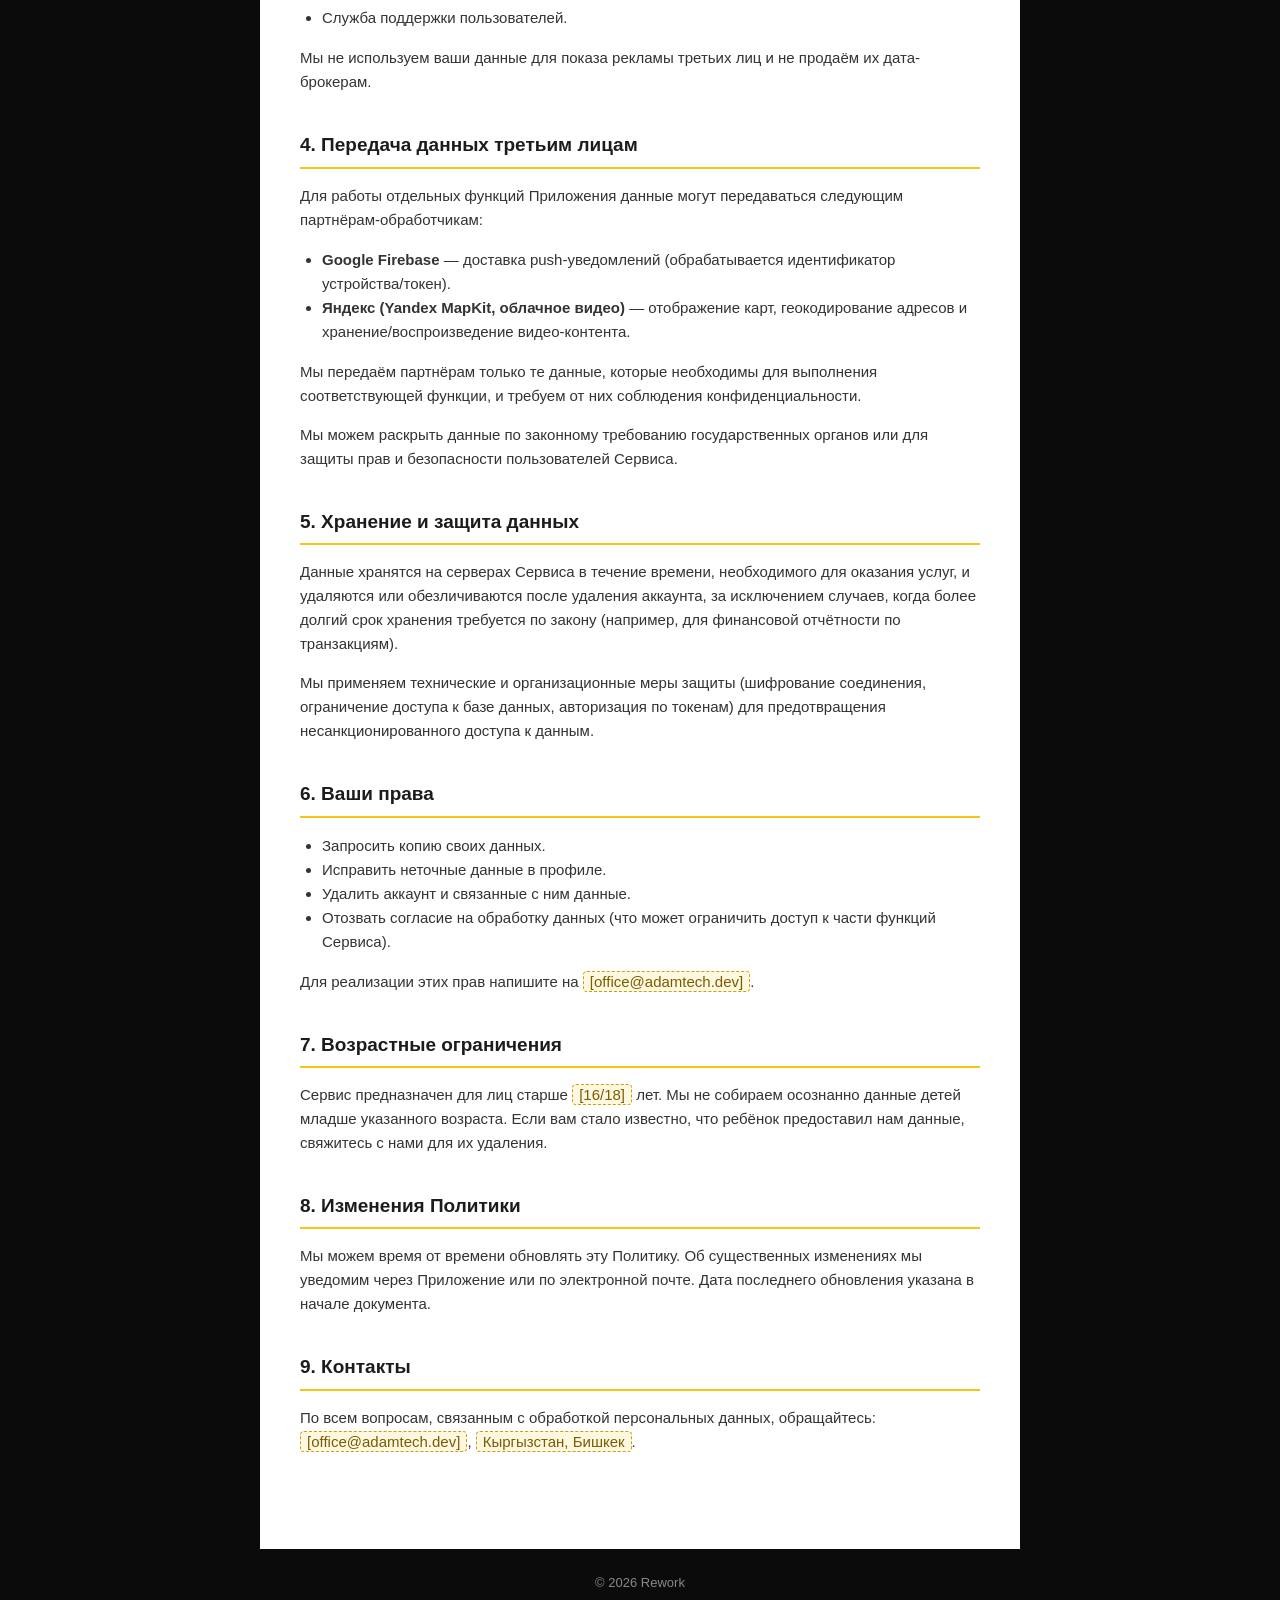
==== commit 857a49ed: "Update privacy-policy.html" ====
--- a/privacy-policy.html
+++ b/privacy-policy.html
@@ -18,9 +18,6 @@
   <h1>Политика конфиденциальности</h1>
   <p class="updated">Дата последнего обновления: 8 июля 2026 г.</p>
 
-  <div class="notice">
-    Это типовой шаблон, составленный на основе фактической функциональности приложения Rework. Перед публикацией рекомендуем показать документ юристу — он не заменяет профессиональную юридическую консультацию.
-  </div>
 
   <h2>1. Общие положения</h2>
   <p>Настоящая Политика конфиденциальности (далее — «Политика») описывает, какие данные собирает мобильное приложение Rework (далее — «Приложение», «Сервис») и связанный с ним сайт, кто является оператором этих данных, как данные используются, хранятся и передаются, а также какие права есть у пользователя.</p>
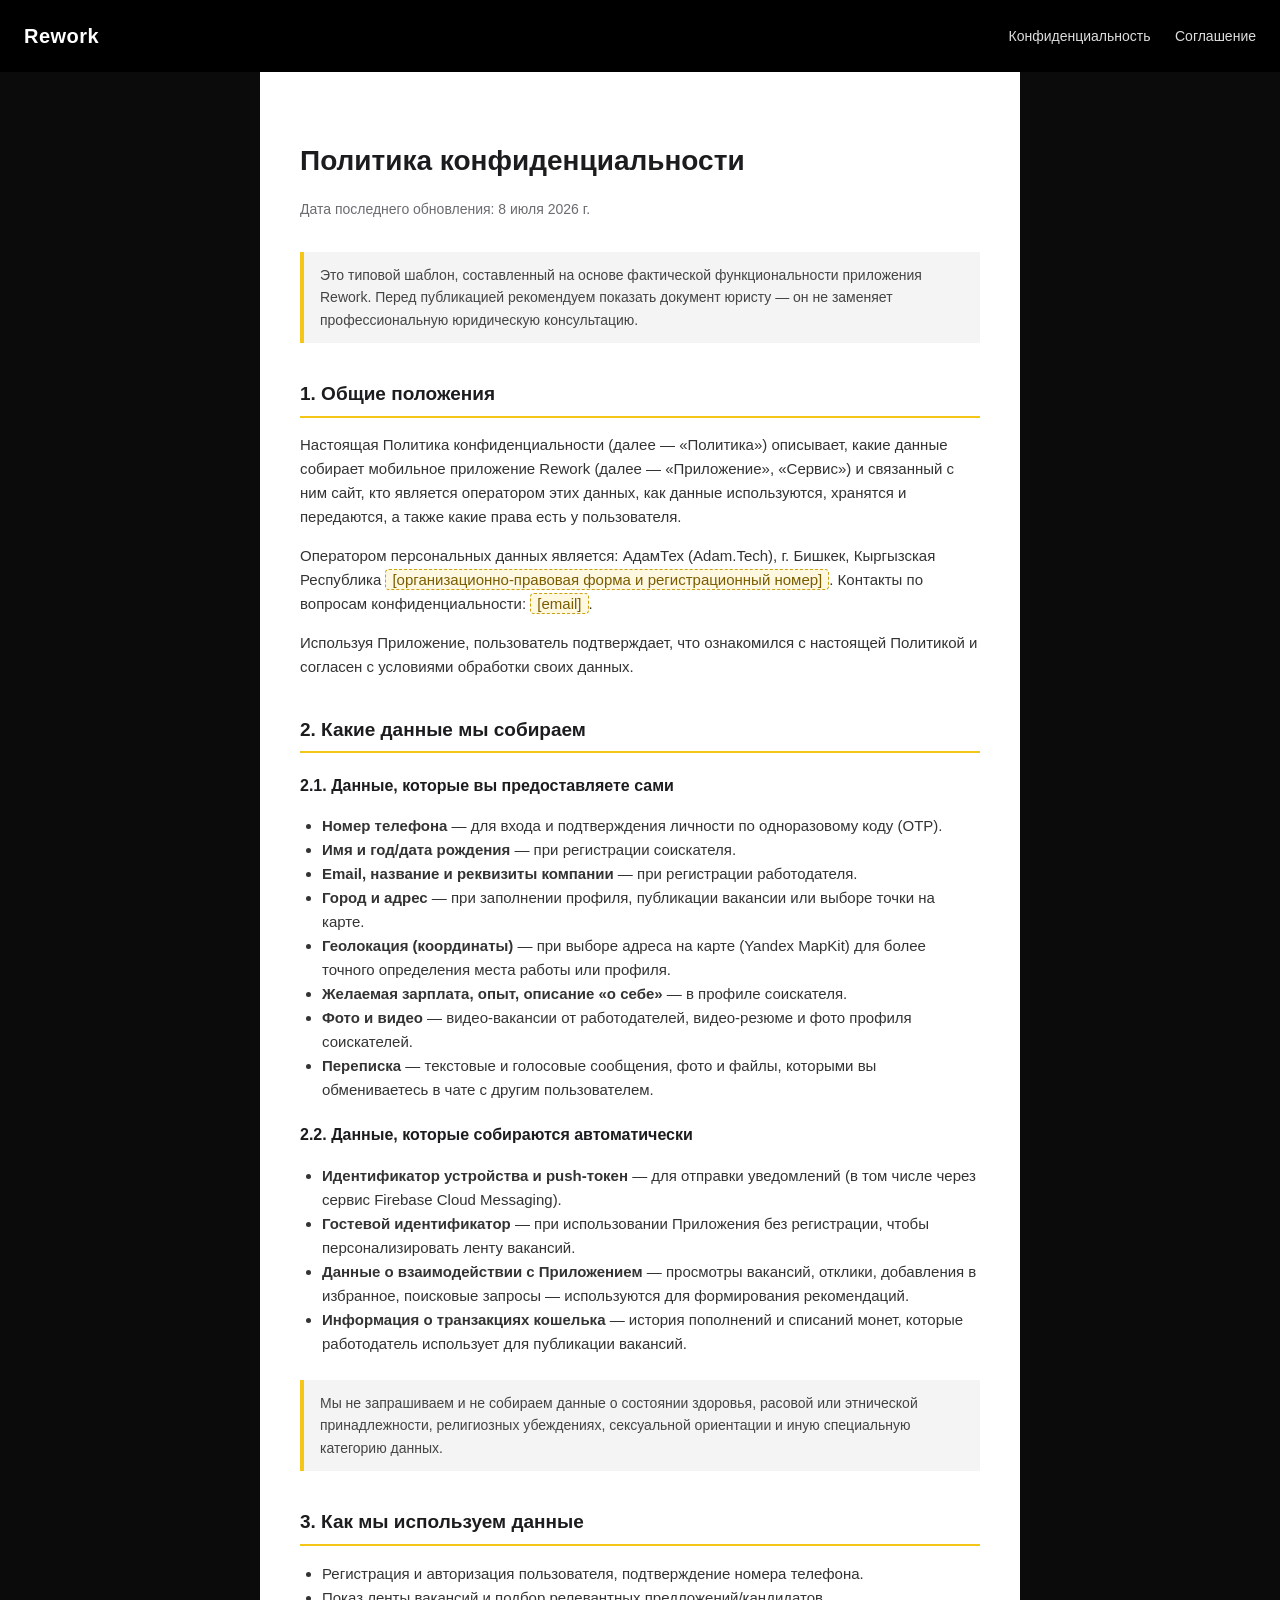
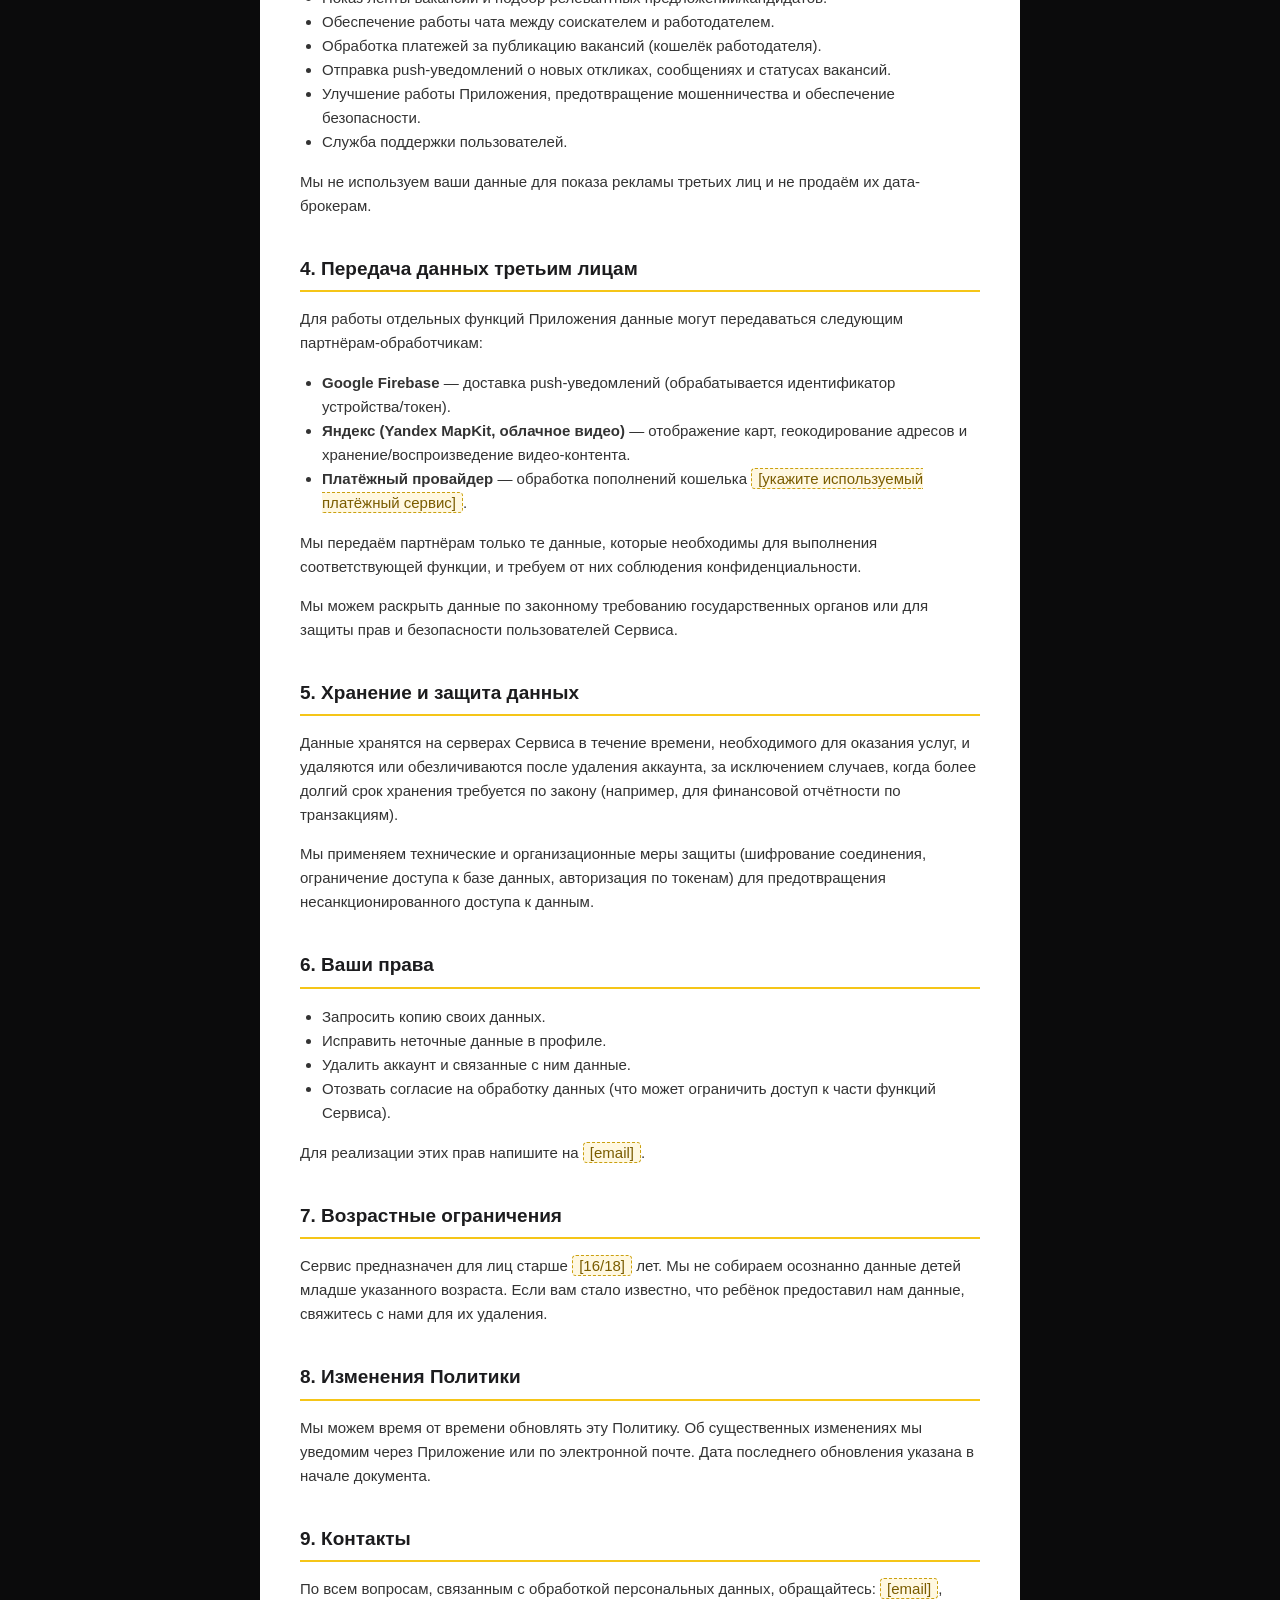
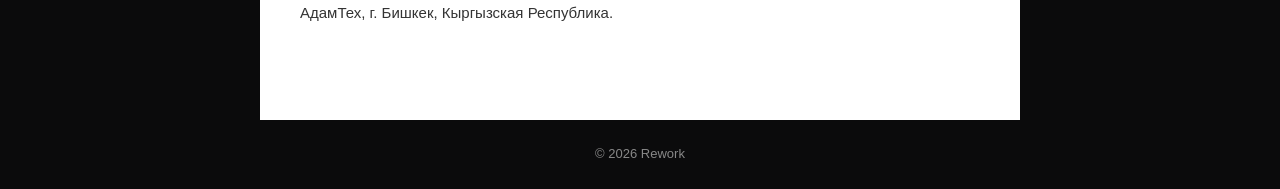
==== commit 7dd0cfc8: "Update privacy policy with additional notice and contact info" ====
--- a/privacy-policy.html
+++ b/privacy-policy.html
@@ -18,10 +18,13 @@
   <h1>Политика конфиденциальности</h1>
   <p class="updated">Дата последнего обновления: 8 июля 2026 г.</p>
 
+  <div class="notice">
+    Это типовой шаблон, составленный на основе фактической функциональности приложения Rework. Перед публикацией рекомендуем показать документ юристу — он не заменяет профессиональную юридическую консультацию.
+  </div>
 
   <h2>1. Общие положения</h2>
   <p>Настоящая Политика конфиденциальности (далее — «Политика») описывает, какие данные собирает мобильное приложение Rework (далее — «Приложение», «Сервис») и связанный с ним сайт, кто является оператором этих данных, как данные используются, хранятся и передаются, а также какие права есть у пользователя.</p>
-  <p>Оператором персональных данных является: <span class="placeholder">[ АдамТех, г. Бишкек, Кыргызская Республика; применимое право — законодательство КР]</span>. Контакты по вопросам конфиденциальности: <span class="placeholder">[office@adamtech.dev]</span>.</p>
+  <p>Оператором персональных данных является: АдамТех (Adam.Tech), г. Бишкек, Кыргызская Республика <span class="placeholder">[организационно-правовая форма и регистрационный номер]</span>. Контакты по вопросам конфиденциальности: <span class="placeholder">[email]</span>.</p>
   <p>Используя Приложение, пользователь подтверждает, что ознакомился с настоящей Политикой и согласен с условиями обработки своих данных.</p>
 
   <h2>2. Какие данные мы собираем</h2>
@@ -67,6 +70,7 @@
   <ul>
     <li><strong>Google Firebase</strong> — доставка push-уведомлений (обрабатывается идентификатор устройства/токен).</li>
     <li><strong>Яндекс (Yandex MapKit, облачное видео)</strong> — отображение карт, геокодирование адресов и хранение/воспроизведение видео-контента.</li>
+    <li><strong>Платёжный провайдер</strong> — обработка пополнений кошелька <span class="placeholder">[укажите используемый платёжный сервис]</span>.</li>
   </ul>
   <p>Мы передаём партнёрам только те данные, которые необходимы для выполнения соответствующей функции, и требуем от них соблюдения конфиденциальности.</p>
   <p>Мы можем раскрыть данные по законному требованию государственных органов или для защиты прав и безопасности пользователей Сервиса.</p>
@@ -82,7 +86,7 @@
     <li>Удалить аккаунт и связанные с ним данные.</li>
     <li>Отозвать согласие на обработку данных (что может ограничить доступ к части функций Сервиса).</li>
   </ul>
-  <p>Для реализации этих прав напишите на <span class="placeholder">[office@adamtech.dev]</span>.</p>
+  <p>Для реализации этих прав напишите на <span class="placeholder">[email]</span>.</p>
 
   <h2>7. Возрастные ограничения</h2>
   <p>Сервис предназначен для лиц старше <span class="placeholder">[16/18]</span> лет. Мы не собираем осознанно данные детей младше указанного возраста. Если вам стало известно, что ребёнок предоставил нам данные, свяжитесь с нами для их удаления.</p>
@@ -91,7 +95,7 @@
   <p>Мы можем время от времени обновлять эту Политику. Об существенных изменениях мы уведомим через Приложение или по электронной почте. Дата последнего обновления указана в начале документа.</p>
 
   <h2>9. Контакты</h2>
-  <p>По всем вопросам, связанным с обработкой персональных данных, обращайтесь: <span class="placeholder">[office@adamtech.dev]</span>, <span class="placeholder">Кыргызстан, Бишкек</span>.</p>
+  <p>По всем вопросам, связанным с обработкой персональных данных, обращайтесь: <span class="placeholder">[email]</span>, АдамТех, г. Бишкек, Кыргызская Республика.</p>
 </main>
 <footer>&copy; <span id="year"></span> Rework</footer>
 <script>document.getElementById('year').textContent = new Date().getFullYear();</script>
